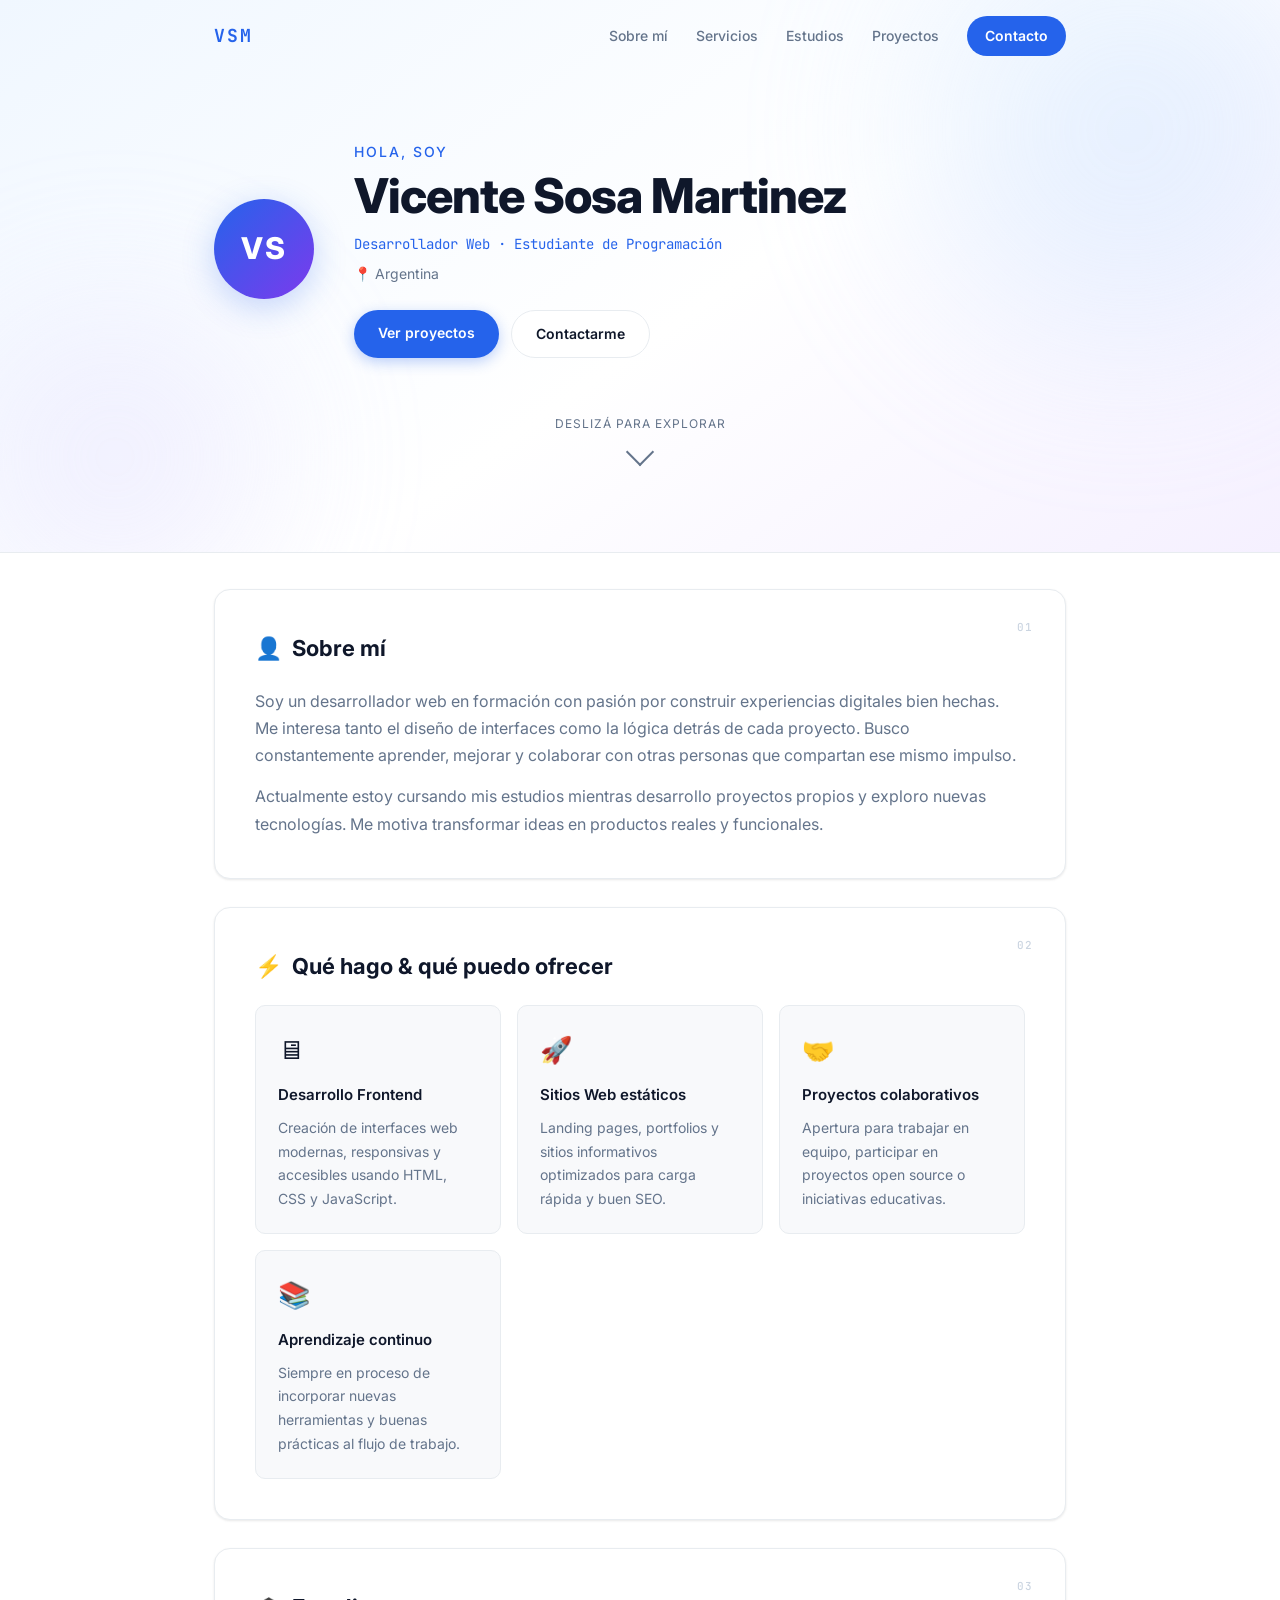
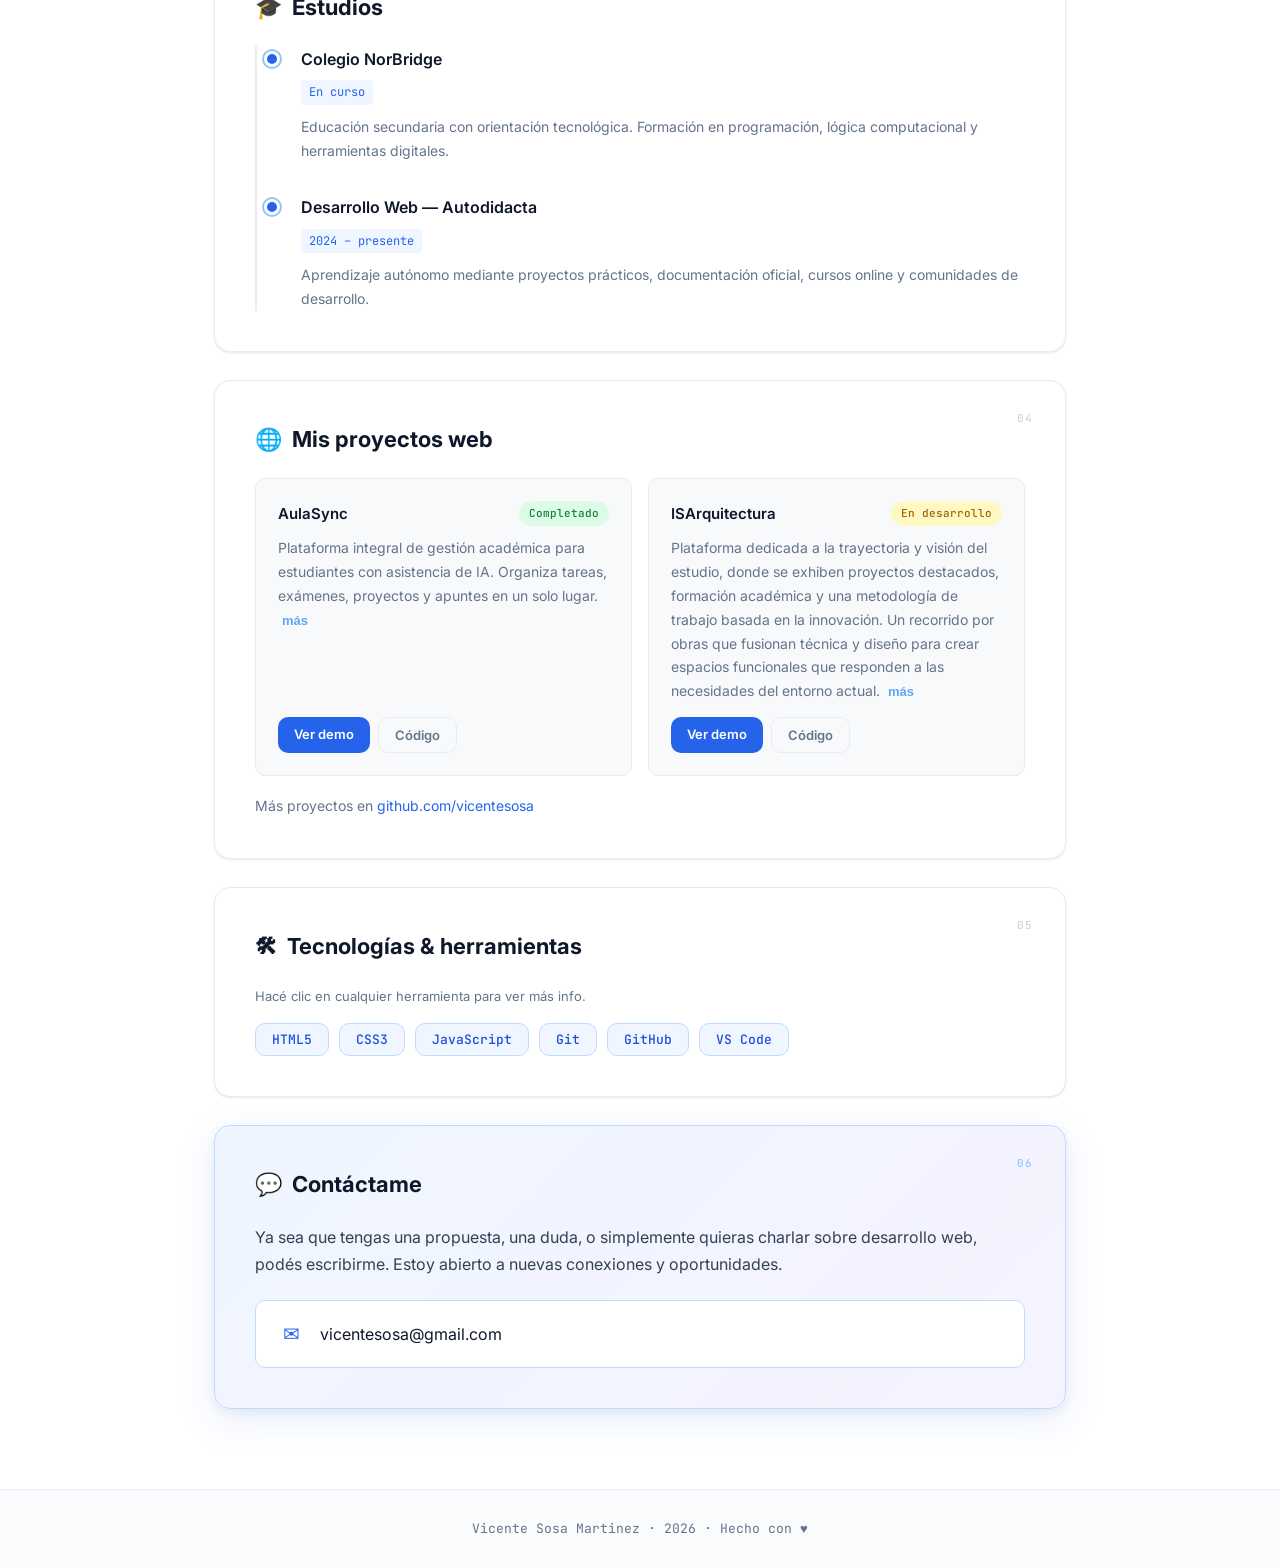
==== index.html @ 5126004c "Boceto de la pagina" ====
<!DOCTYPE html>
<html lang="es">
<head>
  <meta charset="UTF-8" />
  <meta name="viewport" content="width=device-width, initial-scale=1.0" />
  <title>Vicente Sosa Martinez — Desarrollador Web</title>
  <link rel="preconnect" href="https://fonts.googleapis.com" />
  <link rel="preconnect" href="https://fonts.gstatic.com" crossorigin />
  <link href="https://fonts.googleapis.com/css2?family=Inter:wght@300;400;500;600;700;800&family=JetBrains+Mono:wght@400;500&display=swap" rel="stylesheet" />
  <link rel="stylesheet" href="style.css" />
</head>
<body>

  <!-- NAVBAR -->
  <nav class="navbar">
    <div class="nav-container">
      <span class="nav-logo">VSM</span>
      <div class="nav-links">
        <a href="#sobre-mi">Sobre mí</a>
        <a href="#servicios">Servicios</a>
        <a href="#estudios">Estudios</a>
        <a href="#proyectos">Proyectos</a>
        <a href="#contacto" class="nav-cta">Contacto</a>
      </div>
    </div>
  </nav>

  <!-- HERO -->
  <header class="hero">
    <div class="hero-bg-shape shape-1"></div>
    <div class="hero-bg-shape shape-2"></div>
    <div class="container">
      <div class="hero-inner">
        <div class="avatar">VS</div>
        <div class="hero-text">
          <p class="hero-eyebrow">Hola, soy</p>
          <h1>Vicente Sosa Martinez</h1>
          <p class="tagline">Desarrollador Web · Estudiante de Programación</p>
          <p class="location">📍 Argentina</p>
          <div class="hero-actions">
            <a href="#proyectos" class="btn-primary">Ver proyectos</a>
            <a href="#contacto" class="btn-secondary">Contactarme</a>
          </div>
        </div>
      </div>
      <!-- Scroll indicator -->
      <div class="scroll-hint">
        <span>Deslizá para explorar</span>
        <div class="scroll-arrow"></div>
      </div>
    </div>
  </header>

  <main class="container">

    <!-- SOBRE MÍ -->
    <section id="sobre-mi" class="card reveal">
      <div class="card-label">01</div>
      <h2><span class="icon">👤</span> Sobre mí</h2>
      <p>
        Soy un desarrollador web en formación con pasión por construir experiencias digitales bien hechas.
        Me interesa tanto el diseño de interfaces como la lógica detrás de cada proyecto.
        Busco constantemente aprender, mejorar y colaborar con otras personas que compartan ese mismo impulso.
      </p>
      <p>
        Actualmente estoy cursando mis estudios mientras desarrollo proyectos propios y exploro nuevas tecnologías.
        Me motiva transformar ideas en productos reales y funcionales.
      </p>
    </section>

    <!-- QUÉ HAGO / QUÉ PUEDO OFRECER -->
    <section id="servicios" class="card reveal">
      <div class="card-label">02</div>
      <h2><span class="icon">⚡</span> Qué hago &amp; qué puedo ofrecer</h2>
      <div class="grid-2">
        <div class="service-item reveal-child">
          <div class="service-icon">🖥</div>
          <h3>Desarrollo Frontend</h3>
          <p>Creación de interfaces web modernas, responsivas y accesibles usando HTML, CSS y JavaScript.</p>
        </div>
        <div class="service-item reveal-child">
          <div class="service-icon">🚀</div>
          <h3>Sitios Web estáticos</h3>
          <p>Landing pages, portfolios y sitios informativos optimizados para carga rápida y buen SEO.</p>
        </div>
        <div class="service-item reveal-child">
          <div class="service-icon">🤝</div>
          <h3>Proyectos colaborativos</h3>
          <p>Apertura para trabajar en equipo, participar en proyectos open source o iniciativas educativas.</p>
        </div>
        <div class="service-item reveal-child">
          <div class="service-icon">📚</div>
          <h3>Aprendizaje continuo</h3>
          <p>Siempre en proceso de incorporar nuevas herramientas y buenas prácticas al flujo de trabajo.</p>
        </div>
      </div>
    </section>

    <!-- ESTUDIOS -->
    <section id="estudios" class="card reveal">
      <div class="card-label">03</div>
      <h2><span class="icon">🎓</span> Estudios</h2>
      <div class="timeline">

        <div class="timeline-item reveal-child">
          <div class="timeline-dot"></div>
          <div class="timeline-content">
            <h3>Colegio NorBridge</h3>
            <span class="timeline-year">En curso</span>
            <p>Educación secundaria con orientación tecnológica. Formación en programación, lógica computacional y herramientas digitales.</p>
          </div>
        </div>

        <div class="timeline-item reveal-child">
          <div class="timeline-dot"></div>
          <div class="timeline-content">
            <h3>Desarrollo Web — Autodidacta</h3>
            <span class="timeline-year">2024 – presente</span>
            <p>Aprendizaje autónomo mediante proyectos prácticos, documentación oficial, cursos online y comunidades de desarrollo.</p>
          </div>
        </div>

      </div>
    </section>

    <!-- PROYECTOS -->
    <section id="proyectos" class="card reveal">
      <div class="card-label">04</div>
      <h2><span class="icon">🌐</span> Mis proyectos web</h2>
      <div class="grid-2">

        <div class="project-card reveal-child">
          <div class="project-header">
            <h3>AulaSync</h3>
            <span class="project-status status-done">Completado</span>
          </div>
          <div class="project-desc">
            <p class="desc-short">Plataforma integral de gestión académica para estudiantes con asistencia de IA. Organiza tareas, exámenes, proyectos y apuntes en un solo lugar. <span class="desc-extra hidden"> A comprehensive academic management platform for students with AI assistance. Organize assignments, applications, projects, and notes all in one place.</span><button class="desc-toggle" aria-expanded="false">más</button></p>
          </div>
          <div class="project-links">
            <a href="#" class="btn-sm">Ver demo</a>
            <a href="https://github.com/vicentesosa" class="btn-sm btn-outline" target="_blank">Código</a>
          </div>
        </div>

        <div class="project-card reveal-child">
          <div class="project-header">
            <h3>ISArquitectura</h3>
            <span class="project-status status-wip">En desarrollo</span>
          </div>
          <div class="project-desc">
            <p class="desc-short">Plataforma dedicada a la trayectoria y visión del estudio, donde se exhiben proyectos destacados, formación académica y una metodología de trabajo basada en la innovación. Un recorrido por obras que fusionan técnica y diseño para crear espacios funcionales que responden a las necesidades del entorno actual. <span class="desc-extra hidden"> A showcase of the studio's vision and expertise, featuring key architectural projects, academic background, and a workflow driven by innovation. This platform explores the fusion of technical precision and design to create functional spaces tailored to the modern environment.</span><button class="desc-toggle" aria-expanded="false">más</button></p>
          </div>
          <div class="project-links">
            <a href="#" class="btn-sm">Ver demo</a>
            <a href="#" class="btn-sm btn-outline">Código</a>
          </div>
        </div>

      </div>
      <p class="projects-note">
        Más proyectos en <a href="https://github.com/vicentesosa" target="_blank">github.com/vicentesosa</a>
      </p>
    </section>

    <!-- TECNOLOGÍAS -->
    <section id="tecnologias" class="card reveal">
      <div class="card-label">05</div>
      <h2><span class="icon">🛠</span> Tecnologías &amp; herramientas</h2>
      <p class="tech-hint">Hacé clic en cualquier herramienta para ver más info.</p>
      <div class="tech-grid">
        <button class="tech-tag"
          data-icon="🌐"
          data-name="HTML5"
          data-type="Lenguaje de marcado"
          data-desc="El esqueleto de toda página web. Define la estructura y el significado del contenido mediante etiquetas semánticas como &lt;header&gt;, &lt;main&gt;, &lt;article&gt; y más."
          data-use="Estructuro todas mis páginas web y componentes de forma semántica y accesible.">HTML5</button>

        <button class="tech-tag"
          data-icon="🎨"
          data-name="CSS3"
          data-type="Lenguaje de estilos"
          data-desc="Controla la apariencia visual de la web: colores, tipografía, layouts, animaciones y diseño responsivo. Incluye Flexbox, Grid y custom properties."
          data-use="Lo uso para crear interfaces atractivas y adaptadas a cualquier tamaño de pantalla.">CSS3</button>

        <button class="tech-tag"
          data-icon="⚡"
          data-name="JavaScript"
          data-type="Lenguaje de programación"
          data-desc="El lenguaje de la web. Permite agregar interactividad, manipular el DOM, consumir APIs y crear experiencias dinámicas sin recargar la página."
          data-use="Lo aplico para lógica de negocio, animaciones y comunicación con servicios externos.">JavaScript</button>

        <button class="tech-tag"
          data-icon="🌿"
          data-name="Git"
          data-type="Control de versiones"
          data-desc="Sistema distribuido de control de versiones. Permite registrar cada cambio en el código, trabajar en ramas independientes y revertir errores con facilidad."
          data-use="Lo uso en todos mis proyectos para mantener un historial limpio y trabajar sin riesgo.">Git</button>

        <button class="tech-tag"
          data-icon="🐙"
          data-name="GitHub"
          data-type="Plataforma de repositorios"
          data-desc="Plataforma en la nube para alojar repositorios Git. Facilita la colaboración, el code review, los Issues y el despliegue continuo mediante Actions."
          data-use="Publico y comparto todos mis proyectos en github.com/vicentesosa.">GitHub</button>

        <button class="tech-tag"
          data-icon="💻"
          data-name="VS Code"
          data-type="Editor de código"
          data-desc="Editor de código ligero y extensible de Microsoft. Ofrece IntelliSense, depurador integrado, soporte para Git y miles de extensiones."
          data-use="Es mi editor principal del día a día para desarrollar, depurar y gestionar proyectos.">VS Code</button>
      </div>

      <!-- Panel de info de herramienta -->
      <div class="tech-info-panel hidden" id="techPanel">
        <div class="tech-panel-left">
          <span class="tech-panel-icon" id="panelIcon"></span>
          <strong id="panelName"></strong>
          <span class="tech-panel-type" id="panelType"></span>
        </div>
        <div class="tech-panel-divider"></div>
        <div class="tech-panel-right">
          <p id="panelDesc"></p>
          <p class="tech-panel-use"><span class="use-label">Cómo lo uso:</span> <span id="panelUse"></span></p>
        </div>
      </div>
    </section>

    <!-- CONTACTO -->
    <section id="contacto" class="card card-highlight reveal">
      <div class="card-label card-label-light">06</div>
      <h2><span class="icon">💬</span> Contáctame</h2>
      <p>
        Ya sea que tengas una propuesta, una duda, o simplemente quieras charlar sobre desarrollo web,
        podés escribirme. Estoy abierto a nuevas conexiones y oportunidades.
      </p>
      <div class="contact-grid">
        <a href="mailto:vicentesosa@gmail.com" class="contact-link">
          <span class="contact-icon">✉</span>
          <span>vicentesosa@gmail.com</span>
        </a>
        <!-- Descomentá y completá los que uses -->
        <!--
        <a href="https://github.com/TU_USUARIO" class="contact-link" target="_blank">
          <span class="contact-icon">⌥</span>
          <span>github.com/TU_USUARIO</span>
        </a>
        <a href="https://linkedin.com/in/TU_USUARIO" class="contact-link" target="_blank">
          <span class="contact-icon">in</span>
          <span>linkedin.com/in/TU_USUARIO</span>
        </a>
        -->
      </div>
    </section>

  </main>

  <footer>
    <div class="container">
      <p>Vicente Sosa Martinez · <span id="year"></span> · Hecho con ♥</p>
    </div>
  </footer>

  <script>
    // Año automático
    document.getElementById('year').textContent = new Date().getFullYear();

    // ── Animaciones al hacer scroll ──────────────────────────────
    const observer = new IntersectionObserver((entries) => {
      entries.forEach(entry => {
        if (entry.isIntersecting) entry.target.classList.add('visible');
      });
    }, { threshold: 0.12 });

    document.querySelectorAll('.reveal').forEach(el => observer.observe(el));

    document.querySelectorAll('.card').forEach(card => {
      card.querySelectorAll('.reveal-child').forEach((child, i) => {
        child.style.transitionDelay = `${i * 150}ms`;
        observer.observe(child);
      });
    });

    // ── Navbar scroll effect ─────────────────────────────────────
    const navbar = document.querySelector('.navbar');
    window.addEventListener('scroll', () => {
      navbar.classList.toggle('scrolled', window.scrollY > 40);
    });

    // ── Expandir descripción AulaSync ────────────────────────────
    document.querySelectorAll('.desc-toggle').forEach(btn => {
      btn.addEventListener('click', () => {
        const extra  = btn.previousElementSibling;
        const open   = btn.getAttribute('aria-expanded') === 'true';

        extra.classList.toggle('hidden', open);
        btn.setAttribute('aria-expanded', String(!open));
        btn.textContent = open ? 'más' : 'menos';
      });
    });

    // ── Panel de tecnologías ─────────────────────────────────────
    const panel    = document.getElementById('techPanel');
    const pIcon    = document.getElementById('panelIcon');
    const pName    = document.getElementById('panelName');
    const pType    = document.getElementById('panelType');
    const pDesc    = document.getElementById('panelDesc');
    const pUse     = document.getElementById('panelUse');

    let activeTag  = null;

    document.querySelectorAll('.tech-tag').forEach(tag => {
      tag.addEventListener('click', () => {
        // Si ya está activo, cierra
        if (activeTag === tag) {
          panel.classList.add('hidden');
          tag.classList.remove('active');
          activeTag = null;
          return;
        }

        // Actualiza activo
        if (activeTag) activeTag.classList.remove('active');
        activeTag = tag;
        tag.classList.add('active');

        // Rellena el panel
        pIcon.textContent  = tag.dataset.icon;
        pName.textContent  = tag.dataset.name;
        pType.textContent  = tag.dataset.type;
        pDesc.innerHTML    = tag.dataset.desc;
        pUse.textContent   = tag.dataset.use;

        panel.classList.remove('hidden');

        // Scroll suave al panel
        setTimeout(() => panel.scrollIntoView({ behavior: 'smooth', block: 'nearest' }), 50);
      });
    });
  </script>

</body>
</html>
---- style.css ----
/* =========================================
   RESET & BASE
   ========================================= */
*, *::before, *::after {
  box-sizing: border-box;
  margin: 0;
  padding: 0;
}

:root {
  --bg:           #ffffff;
  --surface:      #ffffff;
  --surface-2:    #f8f9fb;
  --border:       #e8ecf0;
  --accent:       #2563eb;
  --accent-light: #eff6ff;
  --accent-mid:   #93c5fd;
  --text:         #0f172a;
  --text-muted:   #64748b;
  --tag-bg:       #eff6ff;
  --tag-text:     #1d4ed8;
  --shadow-sm:    0 1px 3px rgba(0,0,0,.06), 0 1px 2px rgba(0,0,0,.04);
  --shadow-md:    0 4px 16px rgba(0,0,0,.08), 0 2px 6px rgba(0,0,0,.04);
  --shadow-lg:    0 12px 40px rgba(37,99,235,.10), 0 4px 12px rgba(0,0,0,.06);
  --radius:       16px;
  --radius-sm:    10px;
  --font-mono:    'JetBrains Mono', monospace;
  --font-sans:    'Inter', sans-serif;
}

html { scroll-behavior: smooth; }

body {
  font-family: var(--font-sans);
  background: var(--bg);
  color: var(--text);
  line-height: 1.7;
  font-size: 16px;
  overflow-x: hidden;
}

a { color: var(--accent); text-decoration: none; }
a:hover { text-decoration: underline; }

/* =========================================
   NAVBAR
   ========================================= */
.navbar {
  position: fixed;
  top: 0;
  left: 0;
  right: 0;
  z-index: 100;
  padding: 16px 0;
  transition: background 0.3s, box-shadow 0.3s, padding 0.3s;
}

.navbar.scrolled {
  background: rgba(255,255,255,0.92);
  backdrop-filter: blur(12px);
  box-shadow: var(--shadow-sm);
  padding: 10px 0;
}

.nav-container {
  max-width: 900px;
  margin: 0 auto;
  padding: 0 24px;
  display: flex;
  align-items: center;
  justify-content: space-between;
}

.nav-logo {
  font-family: var(--font-mono);
  font-weight: 700;
  font-size: 18px;
  color: var(--accent);
  letter-spacing: 2px;
}

.nav-links {
  display: flex;
  align-items: center;
  gap: 28px;
}

.nav-links a {
  font-size: 14px;
  font-weight: 500;
  color: var(--text-muted);
  transition: color 0.2s;
}
.nav-links a:hover { color: var(--text); text-decoration: none; }

.nav-cta {
  background: var(--accent) !important;
  color: #fff !important;
  padding: 8px 18px;
  border-radius: 99px;
  font-size: 14px !important;
  font-weight: 600 !important;
  transition: opacity 0.2s !important;
}
.nav-cta:hover { opacity: 0.85; text-decoration: none !important; }

/* =========================================
   LAYOUT
   ========================================= */
.container {
  max-width: 900px;
  margin: 0 auto;
  padding: 0 24px;
}

main.container {
  display: flex;
  flex-direction: column;
  gap: 28px;
  padding-top: 36px;
  padding-bottom: 80px;
}

/* =========================================
   HERO
   ========================================= */
.hero {
  position: relative;
  overflow: hidden;
  background: linear-gradient(145deg, #f0f7ff 0%, #ffffff 55%, #f5f0ff 100%);
  padding: 140px 0 90px;
  border-bottom: 1px solid var(--border);
}

.hero-bg-shape {
  position: absolute;
  border-radius: 50%;
  filter: blur(80px);
  opacity: 0.45;
  pointer-events: none;
}

.shape-1 {
  width: 500px;
  height: 500px;
  background: radial-gradient(circle, #bfdbfe, transparent);
  top: -120px;
  right: -100px;
}

.shape-2 {
  width: 350px;
  height: 350px;
  background: radial-gradient(circle, #ddd6fe, transparent);
  bottom: -80px;
  left: -60px;
}

.hero-inner {
  position: relative;
  display: flex;
  align-items: center;
  gap: 40px;
  flex-wrap: wrap;
}

.avatar {
  width: 100px;
  height: 100px;
  border-radius: 50%;
  background: linear-gradient(135deg, var(--accent), #7c3aed);
  display: flex;
  align-items: center;
  justify-content: center;
  font-size: 30px;
  font-weight: 800;
  color: #fff;
  flex-shrink: 0;
  letter-spacing: 2px;
  box-shadow: 0 8px 32px rgba(37,99,235,0.25);
}

.hero-eyebrow {
  font-size: 14px;
  font-weight: 500;
  color: var(--accent);
  text-transform: uppercase;
  letter-spacing: 2px;
  margin-bottom: 6px;
}

.hero-text h1 {
  font-size: clamp(28px, 5vw, 48px);
  font-weight: 800;
  line-height: 1.1;
  color: var(--text);
  margin-bottom: 10px;
  letter-spacing: -1px;
}

.tagline {
  font-family: var(--font-mono);
  font-size: 14px;
  color: var(--accent);
  margin-bottom: 6px;
}

.location {
  font-size: 14px;
  color: var(--text-muted);
  margin-bottom: 24px;
}

.hero-actions {
  display: flex;
  gap: 12px;
  flex-wrap: wrap;
}

.btn-primary {
  background: var(--accent);
  color: #fff;
  padding: 11px 24px;
  border-radius: 99px;
  font-size: 14px;
  font-weight: 600;
  transition: transform 0.2s, box-shadow 0.2s;
  box-shadow: 0 4px 14px rgba(37,99,235,0.3);
}
.btn-primary:hover {
  transform: translateY(-1px);
  box-shadow: 0 6px 20px rgba(37,99,235,0.4);
  text-decoration: none;
  color: #fff;
}

.btn-secondary {
  background: #fff;
  color: var(--text);
  border: 1.5px solid var(--border);
  padding: 11px 24px;
  border-radius: 99px;
  font-size: 14px;
  font-weight: 600;
  transition: border-color 0.2s, transform 0.2s;
}
.btn-secondary:hover {
  border-color: var(--accent);
  color: var(--accent);
  transform: translateY(-1px);
  text-decoration: none;
}

.scroll-hint {
  position: relative;
  margin-top: 56px;
  display: flex;
  flex-direction: column;
  align-items: center;
  gap: 8px;
  color: var(--text-muted);
  font-size: 12px;
  letter-spacing: 1px;
  text-transform: uppercase;
  animation: fadeInUp 1s 0.8s both;
}

.scroll-arrow {
  width: 20px;
  height: 20px;
  border-right: 2px solid var(--text-muted);
  border-bottom: 2px solid var(--text-muted);
  transform: rotate(45deg);
  animation: bounce 1.6s infinite;
}

@keyframes bounce {
  0%, 100% { transform: rotate(45deg) translateY(0); }
  50%       { transform: rotate(45deg) translateY(5px); }
}

/* =========================================
   ANIMACIONES DE SCROLL
   ========================================= */
.reveal {
  opacity: 0;
  transform: translateY(60px);
  transition: opacity 1.1s cubic-bezier(.22,1,.36,1),
              transform 1.1s cubic-bezier(.22,1,.36,1);
}

.reveal.visible {
  opacity: 1;
  transform: translateY(0);
}

.reveal-child {
  opacity: 0;
  transform: translateY(40px);
  transition: opacity 0.9s cubic-bezier(.22,1,.36,1),
              transform 0.9s cubic-bezier(.22,1,.36,1);
}

.reveal-child.visible {
  opacity: 1;
  transform: translateY(0);
}

/* =========================================
   CARDS
   ========================================= */
.card {
  position: relative;
  background: var(--surface);
  border: 1px solid var(--border);
  border-radius: var(--radius);
  padding: 40px;
  box-shadow: var(--shadow-sm);
  transition: box-shadow 0.3s;
}
.card:hover { box-shadow: var(--shadow-md); }

.card-label {
  position: absolute;
  top: 28px;
  right: 32px;
  font-family: var(--font-mono);
  font-size: 11px;
  color: #cbd5e1;
  font-weight: 500;
  letter-spacing: 1px;
}

.card-label-light { color: #93c5fd; }

.card-highlight {
  background: linear-gradient(135deg, #eff6ff 0%, #f5f3ff 100%);
  border-color: #bfdbfe;
  box-shadow: var(--shadow-lg);
}

.card h2 {
  font-size: 22px;
  font-weight: 700;
  margin-bottom: 20px;
  color: var(--text);
  display: flex;
  align-items: center;
  gap: 10px;
}

.icon { font-size: 22px; }

.card > p {
  color: var(--text-muted);
  margin-bottom: 14px;
}
.card > p:last-child { margin-bottom: 0; }

/* =========================================
   GRIDS
   ========================================= */
.grid-2 {
  display: grid;
  grid-template-columns: repeat(auto-fit, minmax(220px, 1fr));
  gap: 16px;
}

/* =========================================
   SERVICIOS
   ========================================= */
.service-item {
  background: var(--surface-2);
  border: 1px solid var(--border);
  border-radius: var(--radius-sm);
  padding: 22px;
  transition: box-shadow 0.25s, transform 0.25s;
}
.service-item:hover {
  box-shadow: var(--shadow-md);
  transform: translateY(-2px);
}

.service-icon {
  font-size: 26px;
  margin-bottom: 10px;
}

.service-item h3 {
  font-size: 15px;
  font-weight: 600;
  margin-bottom: 8px;
  color: var(--text);
}

.service-item p {
  font-size: 14px;
  color: var(--text-muted);
  margin-bottom: 0;
}

/* =========================================
   TECNOLOGÍAS
   ========================================= */
.tech-grid {
  display: flex;
  flex-wrap: wrap;
  gap: 10px;
}

.tech-hint {
  font-size: 13px;
  color: var(--text-muted);
  margin-bottom: 16px !important;
}

.tech-tag {
  background: var(--tag-bg);
  color: var(--tag-text);
  font-family: var(--font-mono);
  font-size: 13px;
  font-weight: 500;
  padding: 7px 16px;
  border-radius: var(--radius-sm);
  border: 1px solid #bfdbfe;
  cursor: pointer;
  transition: background 0.2s, transform 0.2s, box-shadow 0.2s, border-color 0.2s;
}
.tech-tag:hover {
  background: #dbeafe;
  transform: translateY(-2px);
  box-shadow: 0 4px 12px rgba(37,99,235,0.15);
}
.tech-tag.active {
  background: var(--accent);
  color: #fff;
  border-color: var(--accent);
  transform: translateY(-2px);
  box-shadow: 0 4px 14px rgba(37,99,235,0.3);
}

/* ── Panel de info de herramienta ── */
.tech-info-panel {
  display: flex;
  align-items: stretch;
  gap: 0;
  margin-top: 20px;
  border: 1.5px solid #bfdbfe;
  border-radius: var(--radius-sm);
  overflow: hidden;
  background: #f8fbff;
  animation: panelIn 0.35s cubic-bezier(.22,1,.36,1);
}

@keyframes panelIn {
  from { opacity: 0; transform: translateY(10px); }
  to   { opacity: 1; transform: translateY(0); }
}

.tech-panel-left {
  display: flex;
  flex-direction: column;
  align-items: center;
  justify-content: center;
  gap: 6px;
  padding: 24px 28px;
  background: var(--accent-light);
  min-width: 140px;
  text-align: center;
}

.tech-panel-icon {
  font-size: 32px;
  line-height: 1;
}

.tech-panel-left strong {
  font-size: 15px;
  font-weight: 700;
  color: var(--text);
}

.tech-panel-type {
  font-size: 11px;
  font-family: var(--font-mono);
  color: var(--accent);
  background: #dbeafe;
  padding: 2px 8px;
  border-radius: 4px;
}

.tech-panel-divider {
  width: 1.5px;
  background: #bfdbfe;
  flex-shrink: 0;
}

.tech-panel-right {
  padding: 22px 24px;
  display: flex;
  flex-direction: column;
  gap: 10px;
  flex: 1;
}

.tech-panel-right p {
  font-size: 14px;
  color: var(--text-muted);
  margin-bottom: 0 !important;
}

.tech-panel-use {
  font-size: 13px !important;
}

.use-label {
  font-weight: 600;
  color: var(--accent);
}

.hidden { display: none !important; }

/* =========================================
   TIMELINE
   ========================================= */
.timeline {
  padding-left: 16px;
  border-left: 2px solid var(--border);
}

.timeline-item {
  position: relative;
  padding: 0 0 32px 28px;
}
.timeline-item:last-child { padding-bottom: 0; }

.timeline-dot {
  position: absolute;
  left: -9px;
  top: 5px;
  width: 16px;
  height: 16px;
  border-radius: 50%;
  background: var(--accent);
  border: 3px solid #fff;
  box-shadow: 0 0 0 2px var(--accent-mid);
}

.timeline-content h3 {
  font-size: 16px;
  font-weight: 600;
  margin-bottom: 4px;
  color: var(--text);
}

.timeline-year {
  display: inline-block;
  font-family: var(--font-mono);
  font-size: 12px;
  color: var(--accent);
  background: var(--accent-light);
  padding: 2px 8px;
  border-radius: 4px;
  margin-bottom: 10px;
}

.timeline-content p {
  font-size: 14px;
  color: var(--text-muted);
  margin-bottom: 0;
}

/* =========================================
   PROYECTOS
   ========================================= */
.project-card {
  background: var(--surface-2);
  border: 1px solid var(--border);
  border-radius: var(--radius-sm);
  padding: 22px;
  display: flex;
  flex-direction: column;
  gap: 10px;
  transition: box-shadow 0.25s, transform 0.25s, border-color 0.25s;
}
.project-card:hover {
  box-shadow: var(--shadow-md);
  transform: translateY(-2px);
  border-color: var(--accent-mid);
}

.project-header {
  display: flex;
  align-items: center;
  justify-content: space-between;
  gap: 8px;
}

.project-header h3 {
  font-size: 15px;
  font-weight: 600;
  color: var(--text);
}

.project-status {
  font-size: 11px;
  font-family: var(--font-mono);
  font-weight: 500;
  padding: 3px 10px;
  border-radius: 99px;
  white-space: nowrap;
}

.status-done { background: #dcfce7; color: #15803d; }
.status-wip  { background: #fef9c3; color: #a16207; }

.project-card p {
  font-size: 14px;
  color: var(--text-muted);
  margin-bottom: 0;
  flex: 1;
}

.project-links {
  display: flex;
  gap: 8px;
  margin-top: 4px;
}

.btn-sm {
  font-size: 13px;
  font-weight: 600;
  padding: 6px 16px;
  border-radius: var(--radius-sm);
  background: var(--accent);
  color: #fff;
  transition: opacity 0.2s, transform 0.2s;
}
.btn-sm:hover { opacity: 0.85; transform: translateY(-1px); text-decoration: none; color: #fff; }

.btn-outline {
  background: transparent;
  border: 1.5px solid var(--border);
  color: var(--text-muted);
}
.btn-outline:hover { border-color: var(--accent); color: var(--accent); }

.projects-note {
  margin-top: 18px;
  font-size: 14px;
  color: var(--text-muted);
}

/* ── Descripción expandible ── */
.project-desc {
  display: flex;
  flex-direction: column;
  gap: 4px;
  flex: 1;
}

.project-desc p {
  font-size: 14px;
  color: var(--text-muted);
  margin-bottom: 0 !important;
}

.project-desc .desc-extra {
  display: inline;
}

.project-desc .desc-extra.hidden {
  display: none;
}

.desc-toggle {
  display: inline;
  background: none;
  border: none;
  padding: 0 0 0 4px;
  font-size: 13px;
  font-weight: 600;
  color: #60a5fa;
  cursor: pointer;
  transition: color 0.2s;
  vertical-align: baseline;
}
.desc-toggle:hover { color: var(--accent); }

/* =========================================
   CONTACTO
   ========================================= */
.card-highlight > p {
  color: #334155;
}

.contact-grid {
  display: flex;
  flex-direction: column;
  gap: 12px;
  margin-top: 22px;
}

.contact-link {
  display: flex;
  align-items: center;
  gap: 14px;
  background: #fff;
  border: 1px solid #bfdbfe;
  border-radius: var(--radius-sm);
  padding: 16px 20px;
  color: var(--text);
  transition: box-shadow 0.2s, transform 0.2s, border-color 0.2s;
}
.contact-link:hover {
  box-shadow: 0 4px 14px rgba(37,99,235,0.15);
  transform: translateY(-1px);
  border-color: var(--accent);
  text-decoration: none;
  color: var(--text);
}

.contact-icon {
  font-size: 20px;
  width: 30px;
  text-align: center;
  color: var(--accent);
}

/* =========================================
   FOOTER
   ========================================= */
footer {
  border-top: 1px solid var(--border);
  padding: 28px 0;
  text-align: center;
  color: var(--text-muted);
  font-size: 13px;
  font-family: var(--font-mono);
  background: #fafbfc;
}

/* =========================================
   ANIMACIÓN INICIAL (hero)
   ========================================= */
@keyframes fadeInUp {
  from { opacity: 0; transform: translateY(20px); }
  to   { opacity: 1; transform: translateY(0); }
}

.hero-eyebrow { animation: fadeInUp 0.6s 0.1s both; }
.hero-text h1 { animation: fadeInUp 0.6s 0.2s both; }
.tagline      { animation: fadeInUp 0.6s 0.3s both; }
.location     { animation: fadeInUp 0.6s 0.35s both; }
.hero-actions { animation: fadeInUp 0.6s 0.45s both; }
.avatar       { animation: fadeInUp 0.6s 0.0s both; }

/* =========================================
   RESPONSIVE
   ========================================= */
@media (max-width: 640px) {
  .nav-links a:not(.nav-cta) { display: none; }

  .hero { padding: 110px 0 70px; }

  .hero-inner {
    flex-direction: column;
    align-items: flex-start;
    gap: 22px;
  }

  .card { padding: 28px 22px; }

  .card-label { display: none; }

  .scroll-hint { display: none; }
}
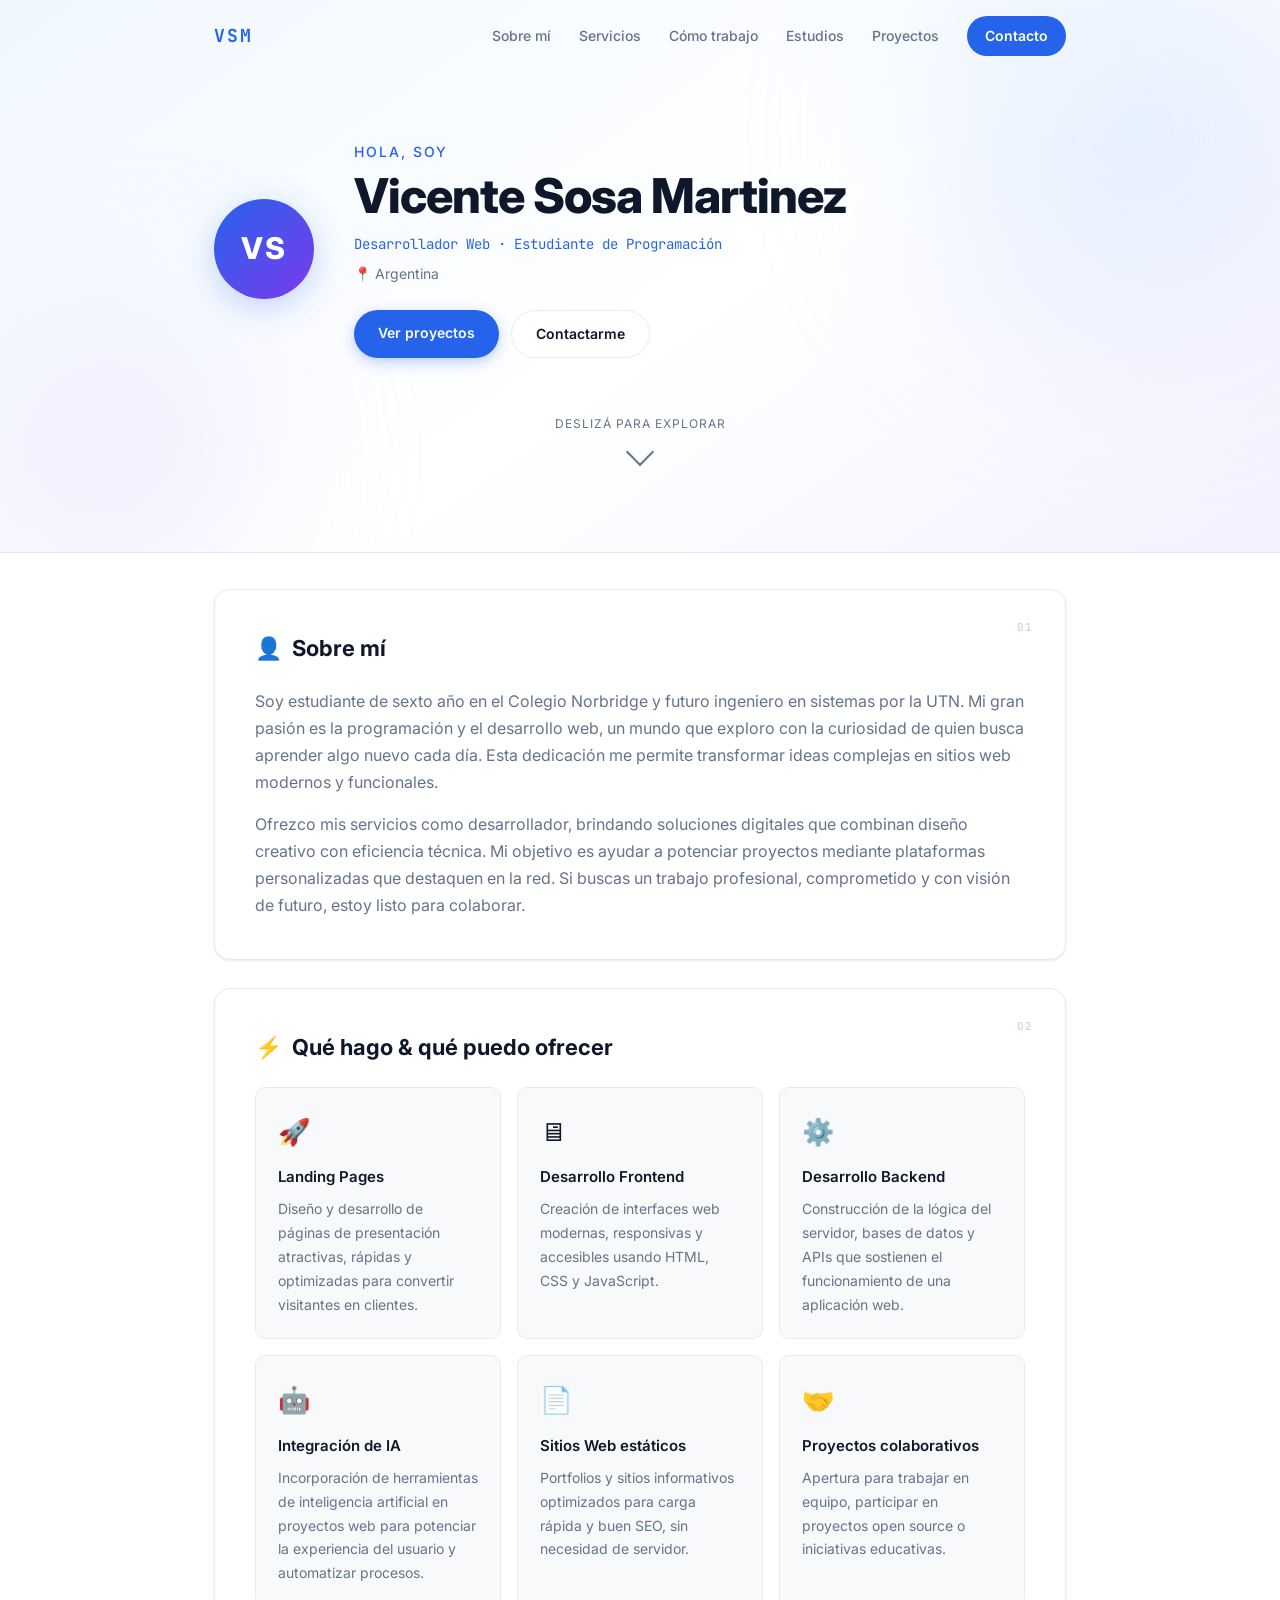
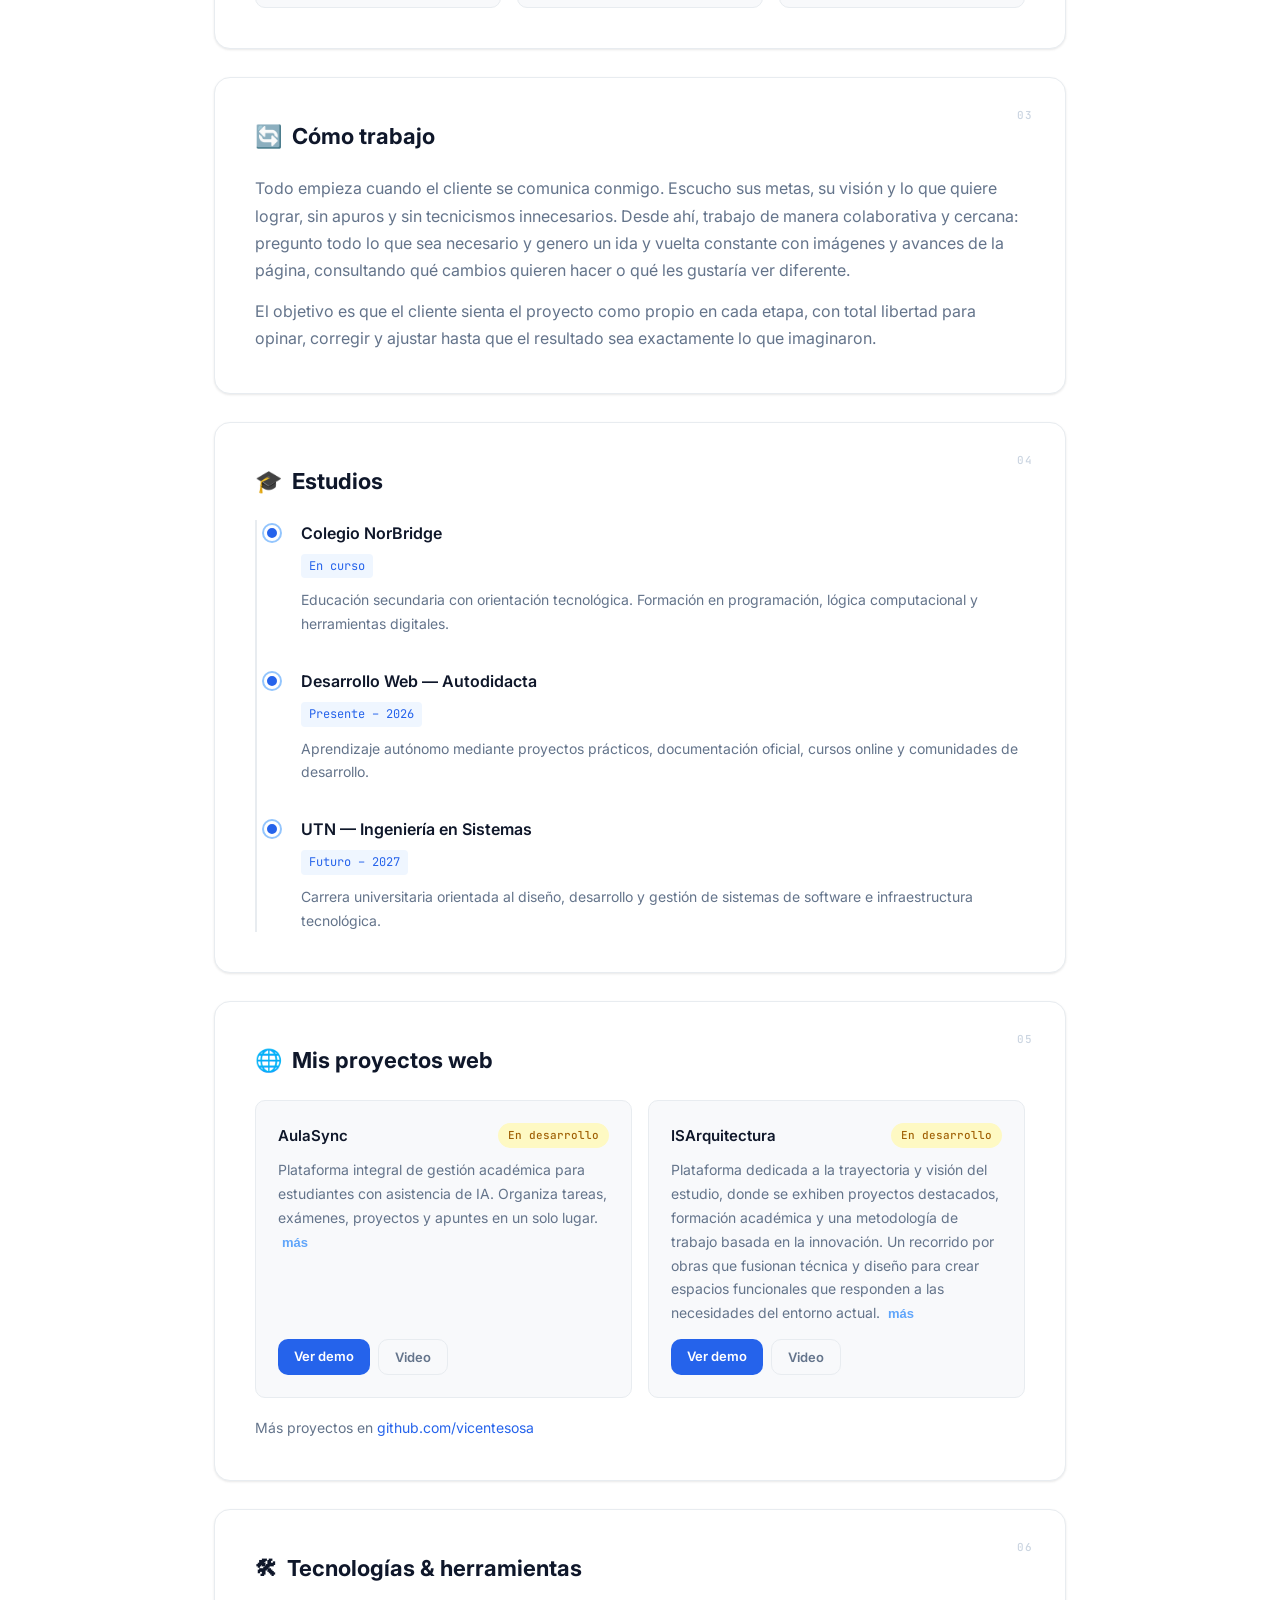
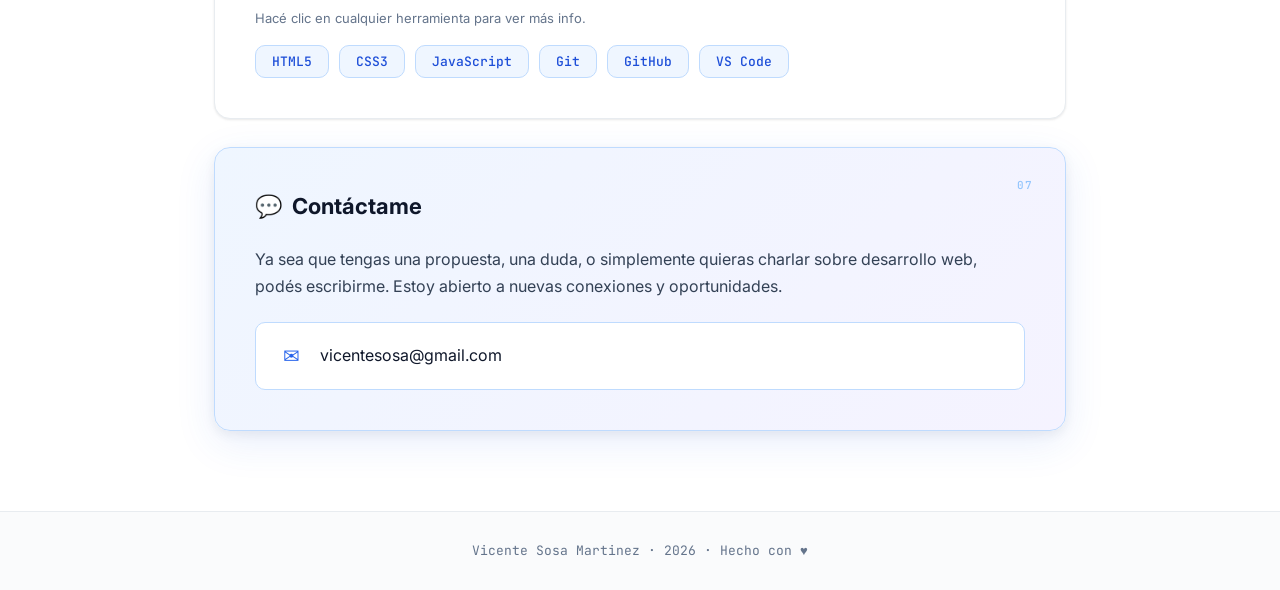
==== commit 57edd1a1: "cambios y rediseños en la pagina" ====
--- a/index.html
+++ b/index.html
@@ -18,6 +18,7 @@
       <div class="nav-links">
         <a href="#sobre-mi">Sobre mí</a>
         <a href="#servicios">Servicios</a>
+        <a href="#como-trabajo">Cómo trabajo</a>
         <a href="#estudios">Estudios</a>
         <a href="#proyectos">Proyectos</a>
         <a href="#contacto" class="nav-cta">Contacto</a>
@@ -58,13 +59,10 @@
       <div class="card-label">01</div>
       <h2><span class="icon">👤</span> Sobre mí</h2>
       <p>
-        Soy un desarrollador web en formación con pasión por construir experiencias digitales bien hechas.
-        Me interesa tanto el diseño de interfaces como la lógica detrás de cada proyecto.
-        Busco constantemente aprender, mejorar y colaborar con otras personas que compartan ese mismo impulso.
-      </p>
-      <p>
-        Actualmente estoy cursando mis estudios mientras desarrollo proyectos propios y exploro nuevas tecnologías.
-        Me motiva transformar ideas en productos reales y funcionales.
+        Soy estudiante de sexto año en el Colegio Norbridge y futuro ingeniero en sistemas por la UTN. Mi gran pasión es la programación y el desarrollo web, un mundo que exploro con la curiosidad de quien busca aprender algo nuevo cada día. Esta dedicación me permite transformar ideas complejas en sitios web modernos y funcionales.
+      </p>
+      <p>
+        Ofrezco mis servicios como desarrollador, brindando soluciones digitales que combinan diseño creativo con eficiencia técnica. Mi objetivo es ayudar a potenciar proyectos mediante plataformas personalizadas que destaquen en la red. Si buscas un trabajo profesional, comprometido y con visión de futuro, estoy listo para colaborar.
       </p>
     </section>
 
@@ -74,31 +72,57 @@
       <h2><span class="icon">⚡</span> Qué hago &amp; qué puedo ofrecer</h2>
       <div class="grid-2">
         <div class="service-item reveal-child">
+          <div class="service-icon">🚀</div>
+          <h3>Landing Pages</h3>
+          <p>Diseño y desarrollo de páginas de presentación atractivas, rápidas y optimizadas para convertir visitantes en clientes.</p>
+        </div>
+        <div class="service-item reveal-child">
           <div class="service-icon">🖥</div>
           <h3>Desarrollo Frontend</h3>
           <p>Creación de interfaces web modernas, responsivas y accesibles usando HTML, CSS y JavaScript.</p>
         </div>
         <div class="service-item reveal-child">
-          <div class="service-icon">🚀</div>
+          <div class="service-icon">⚙️</div>
+          <h3>Desarrollo Backend</h3>
+          <p>Construcción de la lógica del servidor, bases de datos y APIs que sostienen el funcionamiento de una aplicación web.</p>
+        </div>
+        <div class="service-item reveal-child">
+          <div class="service-icon">🤖</div>
+          <h3>Integración de IA</h3>
+          <p>Incorporación de herramientas de inteligencia artificial en proyectos web para potenciar la experiencia del usuario y automatizar procesos.</p>
+        </div>
+        <div class="service-item reveal-child">
+          <div class="service-icon">📄</div>
           <h3>Sitios Web estáticos</h3>
-          <p>Landing pages, portfolios y sitios informativos optimizados para carga rápida y buen SEO.</p>
+          <p>Portfolios y sitios informativos optimizados para carga rápida y buen SEO, sin necesidad de servidor.</p>
         </div>
         <div class="service-item reveal-child">
           <div class="service-icon">🤝</div>
           <h3>Proyectos colaborativos</h3>
           <p>Apertura para trabajar en equipo, participar en proyectos open source o iniciativas educativas.</p>
         </div>
-        <div class="service-item reveal-child">
-          <div class="service-icon">📚</div>
-          <h3>Aprendizaje continuo</h3>
-          <p>Siempre en proceso de incorporar nuevas herramientas y buenas prácticas al flujo de trabajo.</p>
-        </div>
-      </div>
+      </div>
+    </section>
+
+    <!-- CÓMO TRABAJO -->
+    <section id="como-trabajo" class="card reveal">
+      <div class="card-label">03</div>
+      <h2><span class="icon">🔄</span> Cómo trabajo</h2>
+      <p>
+        Todo empieza cuando el cliente se comunica conmigo. Escucho sus metas, su visión y lo que quiere lograr,
+        sin apuros y sin tecnicismos innecesarios. Desde ahí, trabajo de manera colaborativa y cercana:
+        pregunto todo lo que sea necesario y genero un ida y vuelta constante con imágenes y avances de la página,
+        consultando qué cambios quieren hacer o qué les gustaría ver diferente.
+      </p>
+      <p>
+        El objetivo es que el cliente sienta el proyecto como propio en cada etapa, con total libertad para
+        opinar, corregir y ajustar hasta que el resultado sea exactamente lo que imaginaron.
+      </p>
     </section>
 
     <!-- ESTUDIOS -->
     <section id="estudios" class="card reveal">
-      <div class="card-label">03</div>
+      <div class="card-label">04</div>
       <h2><span class="icon">🎓</span> Estudios</h2>
       <div class="timeline">
 
@@ -115,8 +139,17 @@
           <div class="timeline-dot"></div>
           <div class="timeline-content">
             <h3>Desarrollo Web — Autodidacta</h3>
-            <span class="timeline-year">2024 – presente</span>
+            <span class="timeline-year">Presente – 2026</span>
             <p>Aprendizaje autónomo mediante proyectos prácticos, documentación oficial, cursos online y comunidades de desarrollo.</p>
+          </div>
+        </div>
+
+        <div class="timeline-item reveal-child">
+          <div class="timeline-dot"></div>
+          <div class="timeline-content">
+            <h3>UTN — Ingeniería en Sistemas</h3>
+            <span class="timeline-year">Futuro – 2027</span>
+            <p>Carrera universitaria orientada al diseño, desarrollo y gestión de sistemas de software e infraestructura tecnológica.</p>
           </div>
         </div>
 
@@ -125,21 +158,21 @@
 
     <!-- PROYECTOS -->
     <section id="proyectos" class="card reveal">
-      <div class="card-label">04</div>
+      <div class="card-label">05</div>
       <h2><span class="icon">🌐</span> Mis proyectos web</h2>
       <div class="grid-2">
 
         <div class="project-card reveal-child">
           <div class="project-header">
             <h3>AulaSync</h3>
-            <span class="project-status status-done">Completado</span>
+            <span class="project-status status-wip">En desarrollo</span>
           </div>
           <div class="project-desc">
             <p class="desc-short">Plataforma integral de gestión académica para estudiantes con asistencia de IA. Organiza tareas, exámenes, proyectos y apuntes en un solo lugar. <span class="desc-extra hidden"> A comprehensive academic management platform for students with AI assistance. Organize assignments, applications, projects, and notes all in one place.</span><button class="desc-toggle" aria-expanded="false">más</button></p>
           </div>
           <div class="project-links">
-            <a href="#" class="btn-sm">Ver demo</a>
-            <a href="https://github.com/vicentesosa" class="btn-sm btn-outline" target="_blank">Código</a>
+            <a href="https://vicentesosa.github.io/AulaSync/" class="btn-sm" target="_blank">Ver demo</a>
+            <a href="https://github.com/vicentesosa" class="btn-sm btn-outline" target="_blank">Video</a>
           </div>
         </div>
 
@@ -152,8 +185,8 @@
             <p class="desc-short">Plataforma dedicada a la trayectoria y visión del estudio, donde se exhiben proyectos destacados, formación académica y una metodología de trabajo basada en la innovación. Un recorrido por obras que fusionan técnica y diseño para crear espacios funcionales que responden a las necesidades del entorno actual. <span class="desc-extra hidden"> A showcase of the studio's vision and expertise, featuring key architectural projects, academic background, and a workflow driven by innovation. This platform explores the fusion of technical precision and design to create functional spaces tailored to the modern environment.</span><button class="desc-toggle" aria-expanded="false">más</button></p>
           </div>
           <div class="project-links">
-            <a href="#" class="btn-sm">Ver demo</a>
-            <a href="#" class="btn-sm btn-outline">Código</a>
+            <a href="https://vicentesosa.github.io/estudio-arquitectura-ISA/" class="btn-sm" target="_blank">Ver demo</a>
+            <a href="#" class="btn-sm btn-outline">Video</a>
           </div>
         </div>
 
@@ -165,7 +198,7 @@
 
     <!-- TECNOLOGÍAS -->
     <section id="tecnologias" class="card reveal">
-      <div class="card-label">05</div>
+      <div class="card-label">06</div>
       <h2><span class="icon">🛠</span> Tecnologías &amp; herramientas</h2>
       <p class="tech-hint">Hacé clic en cualquier herramienta para ver más info.</p>
       <div class="tech-grid">
@@ -229,7 +262,7 @@
 
     <!-- CONTACTO -->
     <section id="contacto" class="card card-highlight reveal">
-      <div class="card-label card-label-light">06</div>
+      <div class="card-label card-label-light">07</div>
       <h2><span class="icon">💬</span> Contáctame</h2>
       <p>
         Ya sea que tengas una propuesta, una duda, o simplemente quieras charlar sobre desarrollo web,
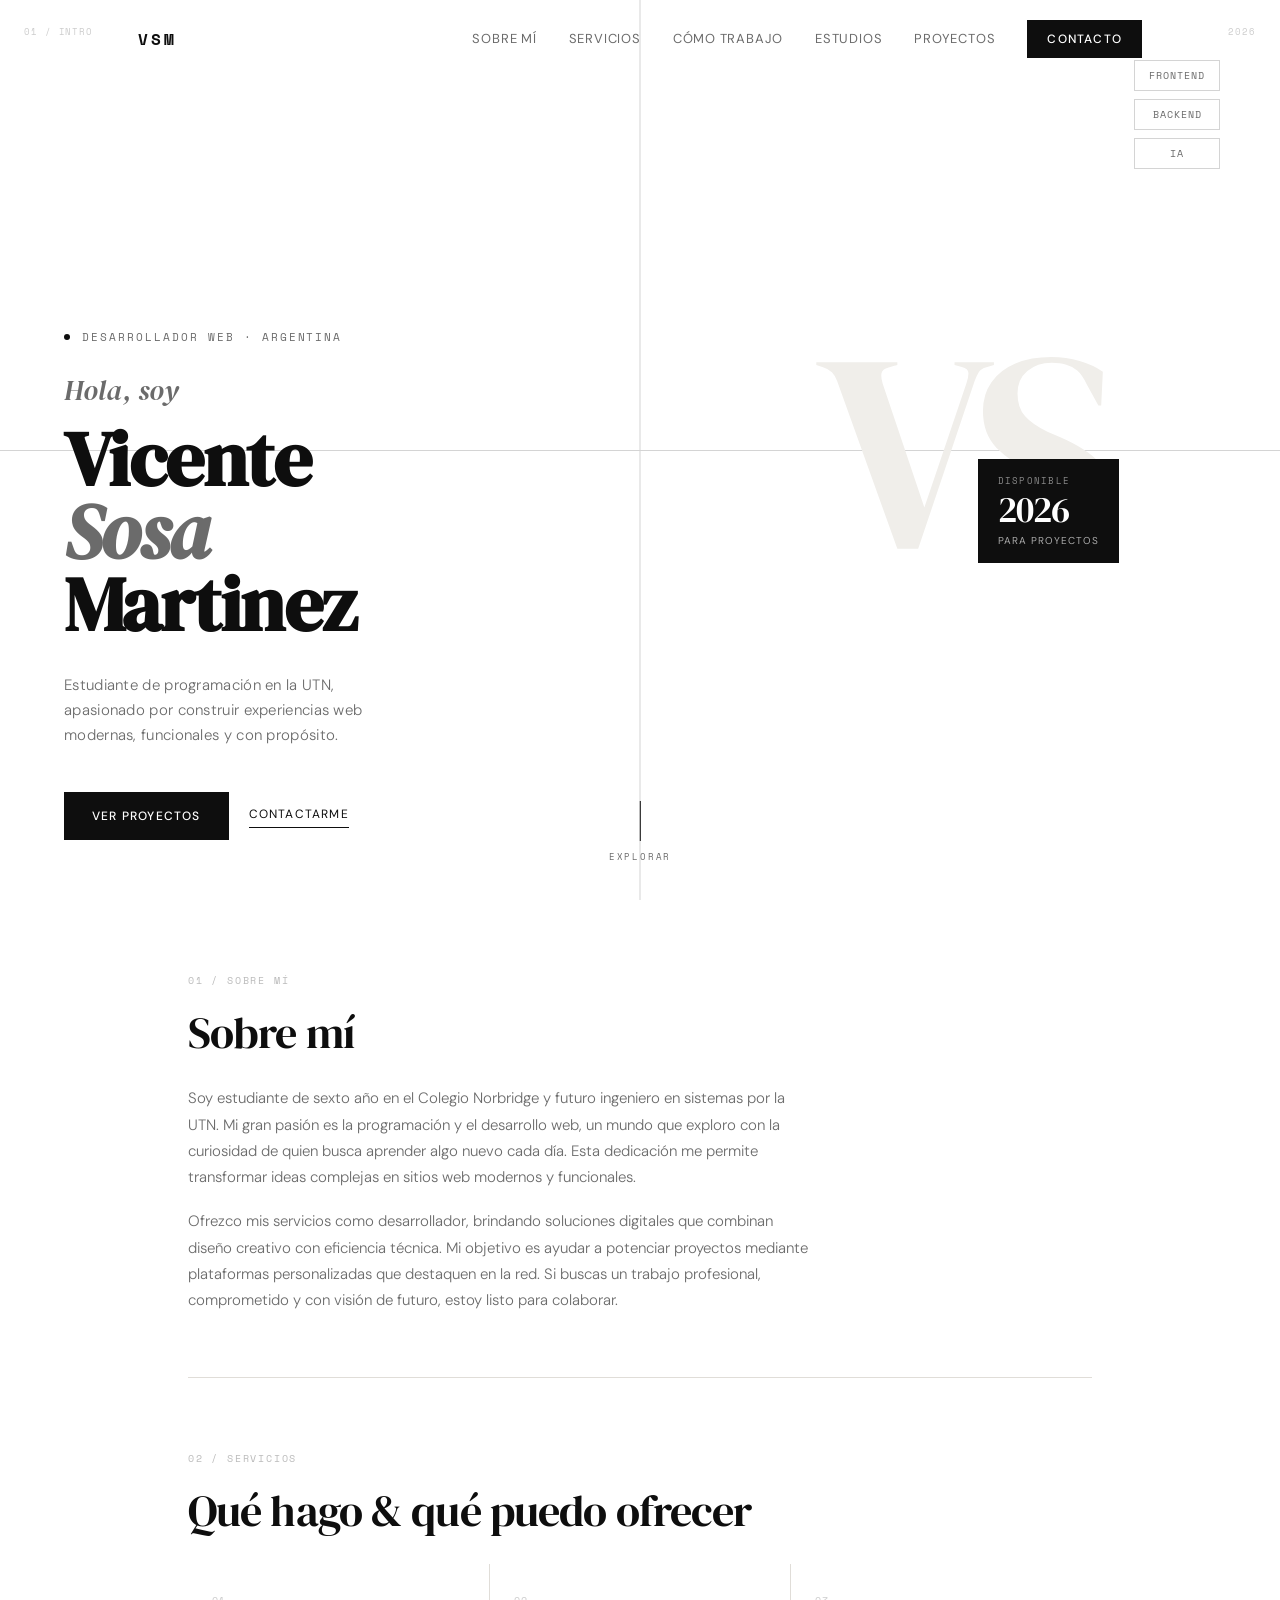
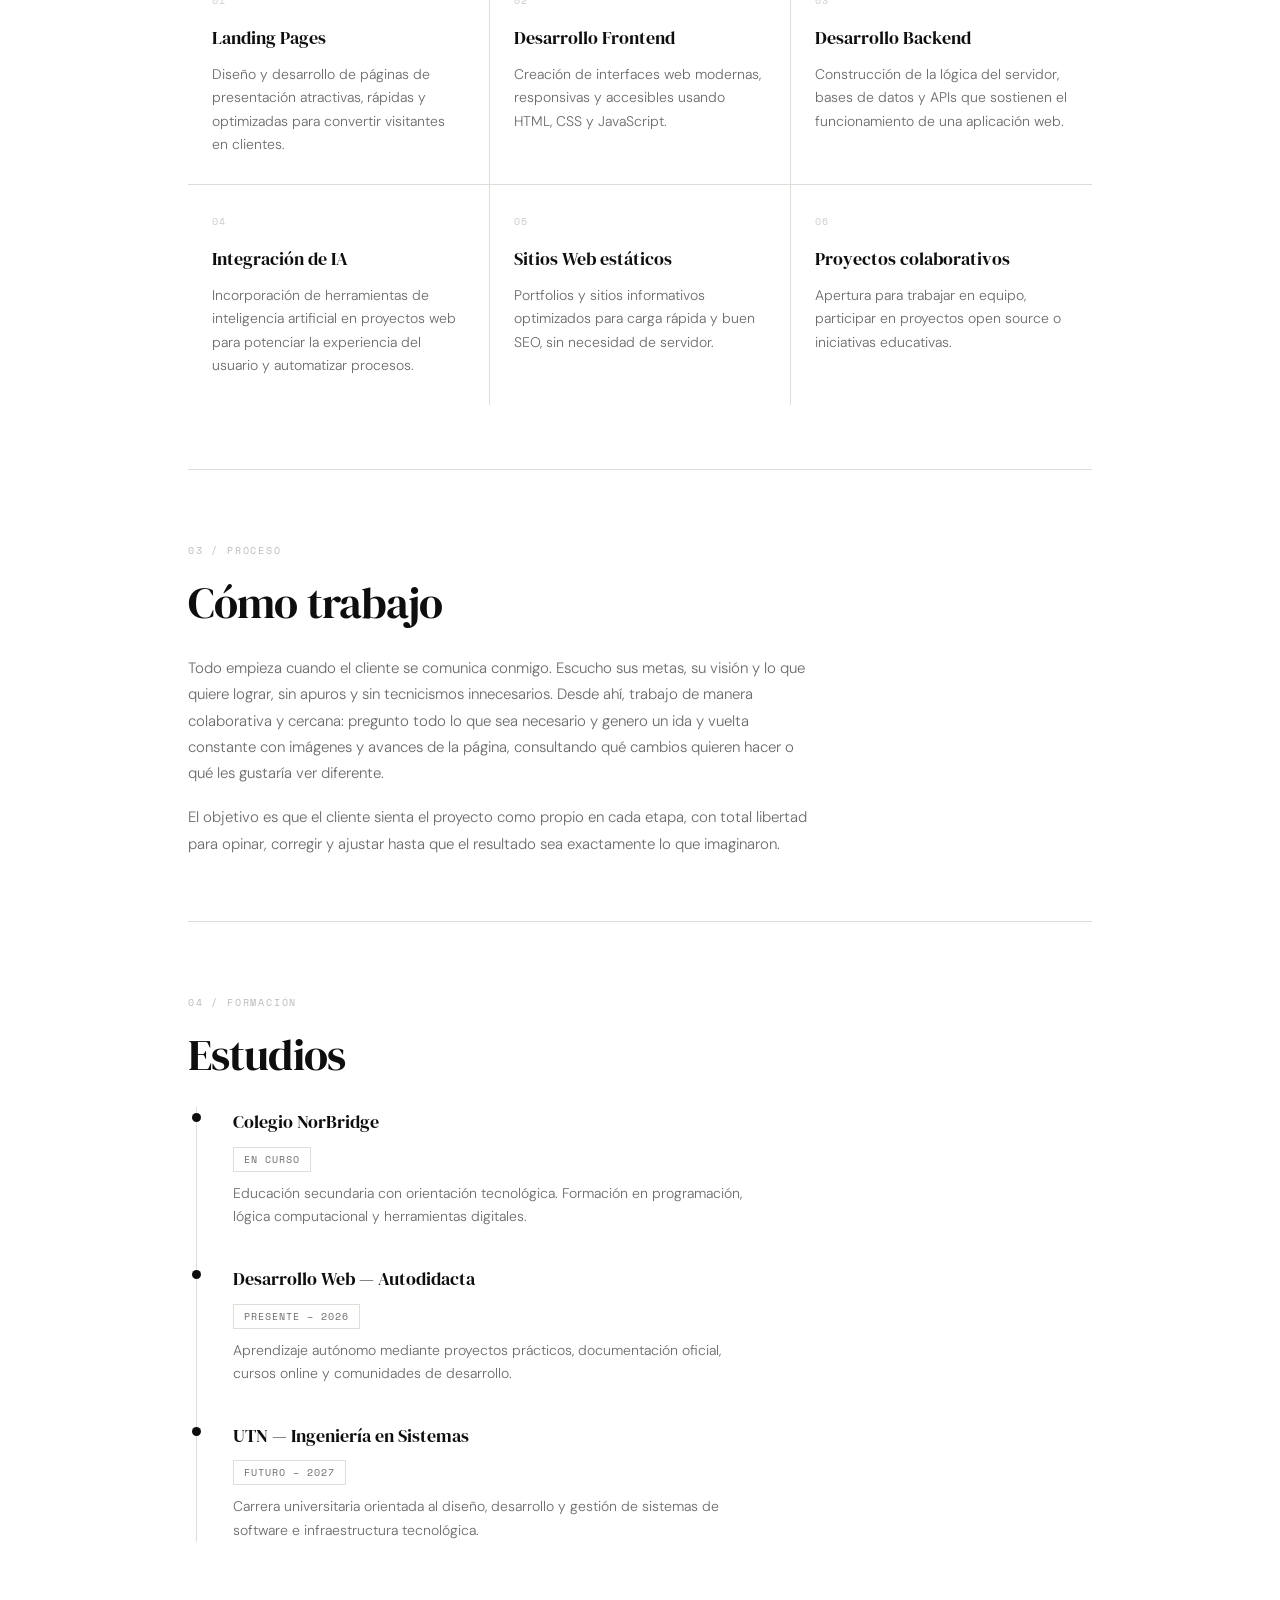
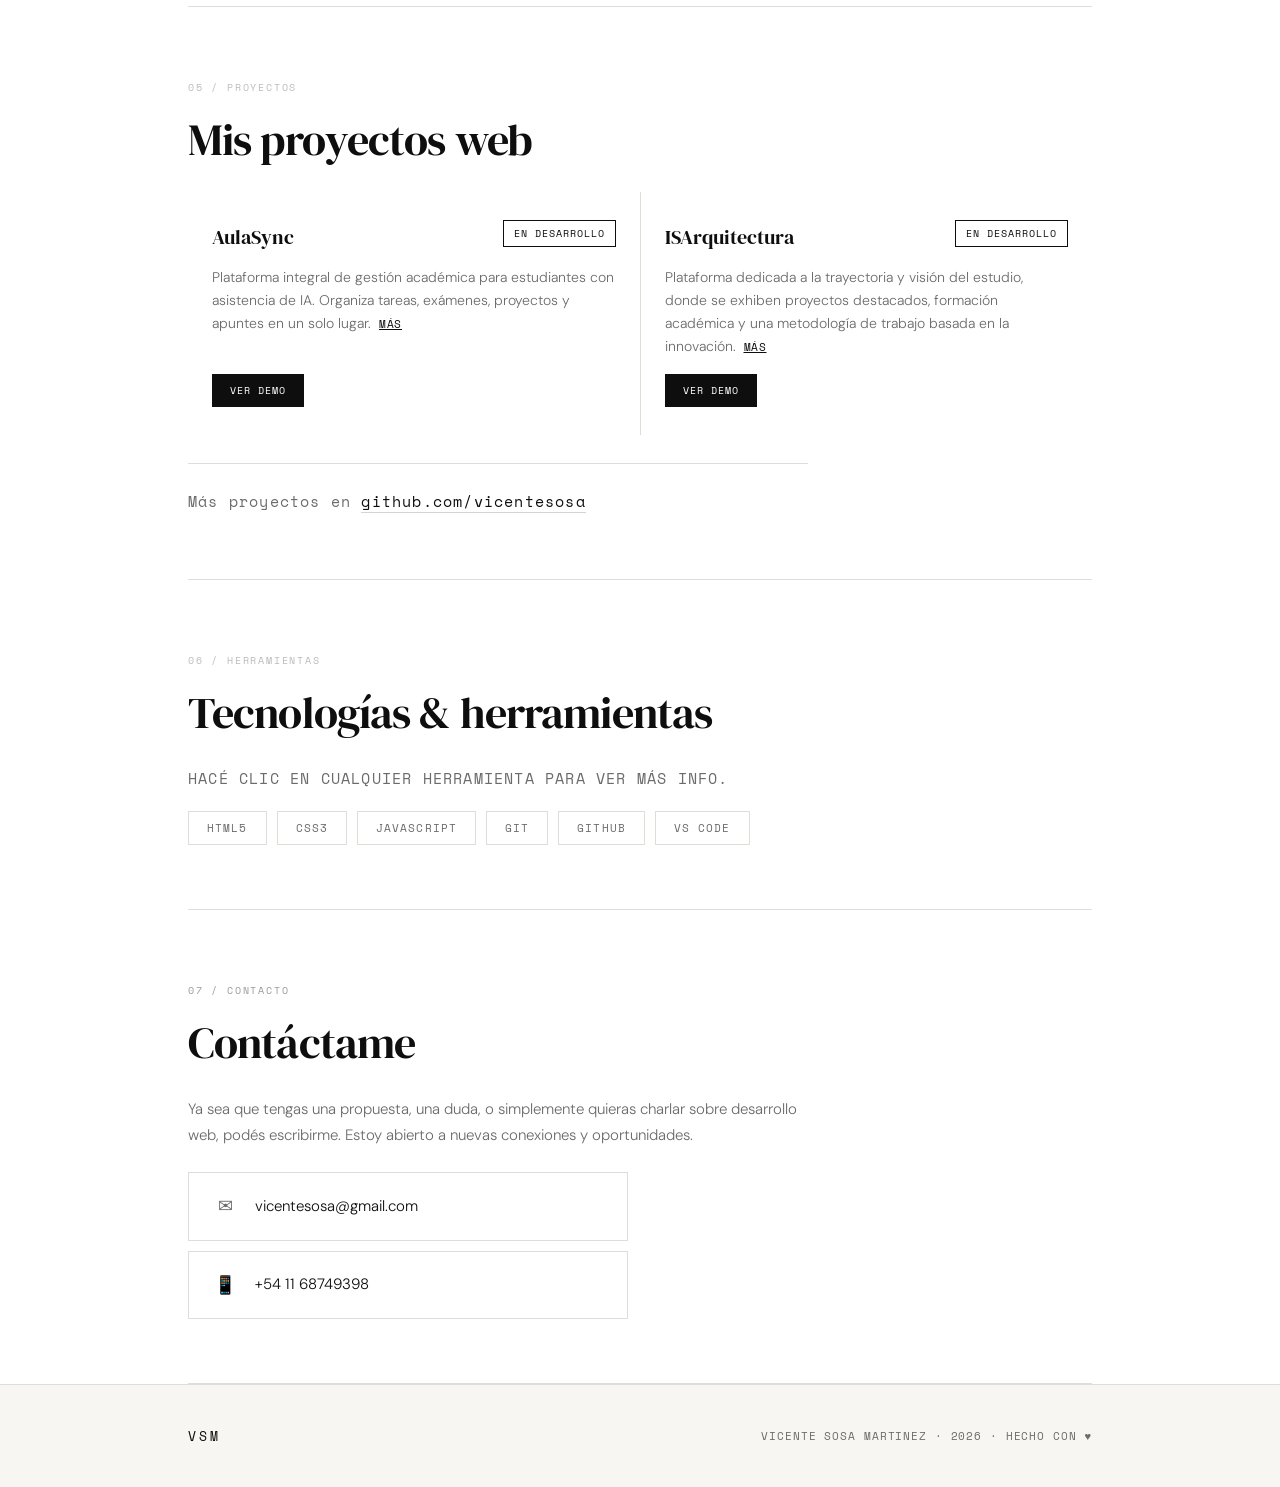
==== commit 73d98889: "rediseño pagina completa; claude design" ====
--- a/index.html
+++ b/index.html
@@ -6,7 +6,7 @@
   <title>Vicente Sosa Martinez — Desarrollador Web</title>
   <link rel="preconnect" href="https://fonts.googleapis.com" />
   <link rel="preconnect" href="https://fonts.gstatic.com" crossorigin />
-  <link href="https://fonts.googleapis.com/css2?family=Inter:wght@300;400;500;600;700;800&family=JetBrains+Mono:wght@400;500&display=swap" rel="stylesheet" />
+  <link href="https://fonts.googleapis.com/css2?family=DM+Serif+Display:ital@0;1&family=DM+Sans:wght@300;400;500&family=Space+Mono:wght@400;700&display=swap" rel="stylesheet" />
   <link rel="stylesheet" href="style.css" />
 </head>
 <body>
@@ -28,27 +28,49 @@
 
   <!-- HERO -->
   <header class="hero">
-    <div class="hero-bg-shape shape-1"></div>
-    <div class="hero-bg-shape shape-2"></div>
-    <div class="container">
-      <div class="hero-inner">
-        <div class="avatar">VS</div>
-        <div class="hero-text">
-          <p class="hero-eyebrow">Hola, soy</p>
-          <h1>Vicente Sosa Martinez</h1>
-          <p class="tagline">Desarrollador Web · Estudiante de Programación</p>
-          <p class="location">📍 Argentina</p>
-          <div class="hero-actions">
-            <a href="#proyectos" class="btn-primary">Ver proyectos</a>
-            <a href="#contacto" class="btn-secondary">Contactarme</a>
-          </div>
-        </div>
-      </div>
-      <!-- Scroll indicator -->
-      <div class="scroll-hint">
-        <span>Deslizá para explorar</span>
-        <div class="scroll-arrow"></div>
-      </div>
+    <div class="v-rule"></div>
+    <div class="h-rule"></div>
+    <span class="corner corner-tl">01 / INTRO</span>
+    <span class="corner corner-tr">2026</span>
+
+    <!-- LEFT -->
+    <div class="hero-left">
+      <div class="label-row">
+        <span class="label-dot"></span>
+        <span class="label-text">Desarrollador Web · Argentina</span>
+      </div>
+      <p class="greeting">Hola, soy</p>
+      <h1 class="hero-name">Vicente<br><em>Sosa</em><br>Martinez</h1>
+      <p class="hero-tagline">
+        Estudiante de programación en la UTN, apasionado por construir experiencias web modernas, funcionales y con propósito.
+      </p>
+      <div class="cta-row">
+        <a href="#proyectos" class="btn-primary">Ver proyectos</a>
+        <a href="#contacto" class="btn-ghost">Contactarme</a>
+      </div>
+    </div>
+
+    <!-- RIGHT -->
+    <div class="hero-right">
+      <div class="pills">
+        <span class="pill">Frontend</span>
+        <span class="pill">Backend</span>
+        <span class="pill">IA</span>
+      </div>
+      <div class="monogram-wrap">
+        <div class="monogram-bg">VS</div>
+        <div class="badge">
+          <div class="badge-top">Disponible</div>
+          <div class="badge-num">2026</div>
+          <div class="badge-label">para proyectos</div>
+        </div>
+      </div>
+    </div>
+
+    <!-- SCROLL -->
+    <div class="scroll-hint">
+      <div class="scroll-line"></div>
+      <span class="scroll-label">Explorar</span>
     </div>
   </header>
 
@@ -56,8 +78,8 @@
 
     <!-- SOBRE MÍ -->
     <section id="sobre-mi" class="card reveal">
-      <div class="card-label">01</div>
-      <h2><span class="icon">👤</span> Sobre mí</h2>
+      <div class="card-label">01 / SOBRE MÍ</div>
+      <h2>Sobre mí</h2>
       <p>
         Soy estudiante de sexto año en el Colegio Norbridge y futuro ingeniero en sistemas por la UTN. Mi gran pasión es la programación y el desarrollo web, un mundo que exploro con la curiosidad de quien busca aprender algo nuevo cada día. Esta dedicación me permite transformar ideas complejas en sitios web modernos y funcionales.
       </p>
@@ -66,38 +88,38 @@
       </p>
     </section>
 
-    <!-- QUÉ HAGO / QUÉ PUEDO OFRECER -->
+    <!-- QUÉ HAGO -->
     <section id="servicios" class="card reveal">
-      <div class="card-label">02</div>
-      <h2><span class="icon">⚡</span> Qué hago &amp; qué puedo ofrecer</h2>
+      <div class="card-label">02 / SERVICIOS</div>
+      <h2>Qué hago &amp; qué puedo ofrecer</h2>
       <div class="grid-2">
         <div class="service-item reveal-child">
-          <div class="service-icon">🚀</div>
+          <div class="service-index">01</div>
           <h3>Landing Pages</h3>
           <p>Diseño y desarrollo de páginas de presentación atractivas, rápidas y optimizadas para convertir visitantes en clientes.</p>
         </div>
         <div class="service-item reveal-child">
-          <div class="service-icon">🖥</div>
+          <div class="service-index">02</div>
           <h3>Desarrollo Frontend</h3>
           <p>Creación de interfaces web modernas, responsivas y accesibles usando HTML, CSS y JavaScript.</p>
         </div>
         <div class="service-item reveal-child">
-          <div class="service-icon">⚙️</div>
+          <div class="service-index">03</div>
           <h3>Desarrollo Backend</h3>
           <p>Construcción de la lógica del servidor, bases de datos y APIs que sostienen el funcionamiento de una aplicación web.</p>
         </div>
         <div class="service-item reveal-child">
-          <div class="service-icon">🤖</div>
+          <div class="service-index">04</div>
           <h3>Integración de IA</h3>
           <p>Incorporación de herramientas de inteligencia artificial en proyectos web para potenciar la experiencia del usuario y automatizar procesos.</p>
         </div>
         <div class="service-item reveal-child">
-          <div class="service-icon">📄</div>
+          <div class="service-index">05</div>
           <h3>Sitios Web estáticos</h3>
           <p>Portfolios y sitios informativos optimizados para carga rápida y buen SEO, sin necesidad de servidor.</p>
         </div>
         <div class="service-item reveal-child">
-          <div class="service-icon">🤝</div>
+          <div class="service-index">06</div>
           <h3>Proyectos colaborativos</h3>
           <p>Apertura para trabajar en equipo, participar en proyectos open source o iniciativas educativas.</p>
         </div>
@@ -106,8 +128,8 @@
 
     <!-- CÓMO TRABAJO -->
     <section id="como-trabajo" class="card reveal">
-      <div class="card-label">03</div>
-      <h2><span class="icon">🔄</span> Cómo trabajo</h2>
+      <div class="card-label">03 / PROCESO</div>
+      <h2>Cómo trabajo</h2>
       <p>
         Todo empieza cuando el cliente se comunica conmigo. Escucho sus metas, su visión y lo que quiere lograr,
         sin apuros y sin tecnicismos innecesarios. Desde ahí, trabajo de manera colaborativa y cercana:
@@ -122,8 +144,8 @@
 
     <!-- ESTUDIOS -->
     <section id="estudios" class="card reveal">
-      <div class="card-label">04</div>
-      <h2><span class="icon">🎓</span> Estudios</h2>
+      <div class="card-label">04 / FORMACIÓN</div>
+      <h2>Estudios</h2>
       <div class="timeline">
 
         <div class="timeline-item reveal-child">
@@ -158,8 +180,8 @@
 
     <!-- PROYECTOS -->
     <section id="proyectos" class="card reveal">
-      <div class="card-label">05</div>
-      <h2><span class="icon">🌐</span> Mis proyectos web</h2>
+      <div class="card-label">05 / PROYECTOS</div>
+      <h2>Mis proyectos web</h2>
       <div class="grid-2">
 
         <div class="project-card reveal-child">
@@ -172,7 +194,6 @@
           </div>
           <div class="project-links">
             <a href="https://vicentesosa.github.io/AulaSync/" class="btn-sm" target="_blank">Ver demo</a>
-            <a href="https://github.com/vicentesosa" class="btn-sm btn-outline" target="_blank">Video</a>
           </div>
         </div>
 
@@ -182,11 +203,10 @@
             <span class="project-status status-wip">En desarrollo</span>
           </div>
           <div class="project-desc">
-            <p class="desc-short">Plataforma dedicada a la trayectoria y visión del estudio, donde se exhiben proyectos destacados, formación académica y una metodología de trabajo basada en la innovación. Un recorrido por obras que fusionan técnica y diseño para crear espacios funcionales que responden a las necesidades del entorno actual. <span class="desc-extra hidden"> A showcase of the studio's vision and expertise, featuring key architectural projects, academic background, and a workflow driven by innovation. This platform explores the fusion of technical precision and design to create functional spaces tailored to the modern environment.</span><button class="desc-toggle" aria-expanded="false">más</button></p>
+            <p class="desc-short">Plataforma dedicada a la trayectoria y visión del estudio, donde se exhiben proyectos destacados, formación académica y una metodología de trabajo basada en la innovación. <span class="desc-extra hidden"> A showcase of the studio's vision and expertise, featuring key architectural projects, academic background, and a workflow driven by innovation. This platform explores the fusion of technical precision and design to create functional spaces tailored to the modern environment.</span><button class="desc-toggle" aria-expanded="false">más</button></p>
           </div>
           <div class="project-links">
             <a href="https://vicentesosa.github.io/estudio-arquitectura-ISA/" class="btn-sm" target="_blank">Ver demo</a>
-            <a href="#" class="btn-sm btn-outline">Video</a>
           </div>
         </div>
 
@@ -198,8 +218,8 @@
 
     <!-- TECNOLOGÍAS -->
     <section id="tecnologias" class="card reveal">
-      <div class="card-label">06</div>
-      <h2><span class="icon">🛠</span> Tecnologías &amp; herramientas</h2>
+      <div class="card-label">06 / HERRAMIENTAS</div>
+      <h2>Tecnologías &amp; herramientas</h2>
       <p class="tech-hint">Hacé clic en cualquier herramienta para ver más info.</p>
       <div class="tech-grid">
         <button class="tech-tag"
@@ -245,7 +265,6 @@
           data-use="Es mi editor principal del día a día para desarrollar, depurar y gestionar proyectos.">VS Code</button>
       </div>
 
-      <!-- Panel de info de herramienta -->
       <div class="tech-info-panel hidden" id="techPanel">
         <div class="tech-panel-left">
           <span class="tech-panel-icon" id="panelIcon"></span>
@@ -262,8 +281,8 @@
 
     <!-- CONTACTO -->
     <section id="contacto" class="card card-highlight reveal">
-      <div class="card-label card-label-light">07</div>
-      <h2><span class="icon">💬</span> Contáctame</h2>
+      <div class="card-label card-label-alt">07 / CONTACTO</div>
+      <h2>Contáctame</h2>
       <p>
         Ya sea que tengas una propuesta, una duda, o simplemente quieras charlar sobre desarrollo web,
         podés escribirme. Estoy abierto a nuevas conexiones y oportunidades.
@@ -273,30 +292,23 @@
           <span class="contact-icon">✉</span>
           <span>vicentesosa@gmail.com</span>
         </a>
-        <!-- Descomentá y completá los que uses -->
-        <!--
-        <a href="https://github.com/TU_USUARIO" class="contact-link" target="_blank">
-          <span class="contact-icon">⌥</span>
-          <span>github.com/TU_USUARIO</span>
-        </a>
-        <a href="https://linkedin.com/in/TU_USUARIO" class="contact-link" target="_blank">
-          <span class="contact-icon">in</span>
-          <span>linkedin.com/in/TU_USUARIO</span>
-        </a>
-        -->
+        <div class="contact-link">
+          <span class="contact-icon">📱</span>
+          <span>+54 11 68749398</span>
+        </div>
       </div>
     </section>
 
   </main>
 
   <footer>
-    <div class="container">
+    <div class="footer-inner">
+      <span class="footer-logo">VSM</span>
       <p>Vicente Sosa Martinez · <span id="year"></span> · Hecho con ♥</p>
     </div>
   </footer>
 
   <script>
-    // Año automático
     document.getElementById('year').textContent = new Date().getFullYear();
 
     // ── Animaciones al hacer scroll ──────────────────────────────
@@ -321,12 +333,11 @@
       navbar.classList.toggle('scrolled', window.scrollY > 40);
     });
 
-    // ── Expandir descripción AulaSync ────────────────────────────
+    // ── Expandir descripción ─────────────────────────────────────
     document.querySelectorAll('.desc-toggle').forEach(btn => {
       btn.addEventListener('click', () => {
-        const extra  = btn.previousElementSibling;
-        const open   = btn.getAttribute('aria-expanded') === 'true';
-
+        const extra = btn.previousElementSibling;
+        const open  = btn.getAttribute('aria-expanded') === 'true';
         extra.classList.toggle('hidden', open);
         btn.setAttribute('aria-expanded', String(!open));
         btn.textContent = open ? 'más' : 'menos';
@@ -334,40 +345,31 @@
     });
 
     // ── Panel de tecnologías ─────────────────────────────────────
-    const panel    = document.getElementById('techPanel');
-    const pIcon    = document.getElementById('panelIcon');
-    const pName    = document.getElementById('panelName');
-    const pType    = document.getElementById('panelType');
-    const pDesc    = document.getElementById('panelDesc');
-    const pUse     = document.getElementById('panelUse');
-
-    let activeTag  = null;
+    const panel = document.getElementById('techPanel');
+    const pIcon = document.getElementById('panelIcon');
+    const pName = document.getElementById('panelName');
+    const pType = document.getElementById('panelType');
+    const pDesc = document.getElementById('panelDesc');
+    const pUse  = document.getElementById('panelUse');
+    let activeTag = null;
 
     document.querySelectorAll('.tech-tag').forEach(tag => {
       tag.addEventListener('click', () => {
-        // Si ya está activo, cierra
         if (activeTag === tag) {
           panel.classList.add('hidden');
           tag.classList.remove('active');
           activeTag = null;
           return;
         }
-
-        // Actualiza activo
         if (activeTag) activeTag.classList.remove('active');
         activeTag = tag;
         tag.classList.add('active');
-
-        // Rellena el panel
-        pIcon.textContent  = tag.dataset.icon;
-        pName.textContent  = tag.dataset.name;
-        pType.textContent  = tag.dataset.type;
-        pDesc.innerHTML    = tag.dataset.desc;
-        pUse.textContent   = tag.dataset.use;
-
+        pIcon.textContent = tag.dataset.icon;
+        pName.textContent = tag.dataset.name;
+        pType.textContent = tag.dataset.type;
+        pDesc.innerHTML   = tag.dataset.desc;
+        pUse.textContent  = tag.dataset.use;
         panel.classList.remove('hidden');
-
-        // Scroll suave al panel
         setTimeout(() => panel.scrollIntoView({ behavior: 'smooth', block: 'nearest' }), 50);
       });
     });
--- a/style.css
+++ b/style.css
@@ -8,38 +8,29 @@
 }
 
 :root {
-  --bg:           #ffffff;
-  --surface:      #ffffff;
-  --surface-2:    #f8f9fb;
-  --border:       #e8ecf0;
-  --accent:       #2563eb;
-  --accent-light: #eff6ff;
-  --accent-mid:   #93c5fd;
-  --text:         #0f172a;
-  --text-muted:   #64748b;
-  --tag-bg:       #eff6ff;
-  --tag-text:     #1d4ed8;
-  --shadow-sm:    0 1px 3px rgba(0,0,0,.06), 0 1px 2px rgba(0,0,0,.04);
-  --shadow-md:    0 4px 16px rgba(0,0,0,.08), 0 2px 6px rgba(0,0,0,.04);
-  --shadow-lg:    0 12px 40px rgba(37,99,235,.10), 0 4px 12px rgba(0,0,0,.06);
-  --radius:       16px;
-  --radius-sm:    10px;
-  --font-mono:    'JetBrains Mono', monospace;
-  --font-sans:    'Inter', sans-serif;
+  --white:     #ffffff;
+  --off-white: #f7f6f3;
+  --black:     #0e0e0e;
+  --mid:       #6b6b6b;
+  --light:     #d4d4d4;
+  --border:    #e0ddd8;
+  --font-serif: 'DM Serif Display', serif;
+  --font-sans:  'DM Sans', sans-serif;
+  --font-mono:  'Space Mono', monospace;
 }
 
 html { scroll-behavior: smooth; }
 
 body {
   font-family: var(--font-sans);
-  background: var(--bg);
-  color: var(--text);
+  background: var(--white);
+  color: var(--black);
   line-height: 1.7;
   font-size: 16px;
   overflow-x: hidden;
 }
 
-a { color: var(--accent); text-decoration: none; }
+a { color: var(--black); text-decoration: none; }
 a:hover { text-decoration: underline; }
 
 /* =========================================
@@ -51,21 +42,22 @@
   left: 0;
   right: 0;
   z-index: 100;
-  padding: 16px 0;
-  transition: background 0.3s, box-shadow 0.3s, padding 0.3s;
+  padding: 20px 0;
+  transition: background 0.3s, box-shadow 0.3s, padding 0.3s, border-color 0.3s;
+  border-bottom: 1px solid transparent;
 }
 
 .navbar.scrolled {
-  background: rgba(255,255,255,0.92);
-  backdrop-filter: blur(12px);
-  box-shadow: var(--shadow-sm);
-  padding: 10px 0;
+  background: rgba(255, 255, 255, 0.94);
+  backdrop-filter: blur(10px);
+  border-bottom-color: var(--border);
+  padding: 14px 0;
 }
 
 .nav-container {
-  max-width: 900px;
+  max-width: 1100px;
   margin: 0 auto;
-  padding: 0 24px;
+  padding: 0 48px;
   display: flex;
   align-items: center;
   justify-content: space-between;
@@ -74,209 +66,354 @@
 .nav-logo {
   font-family: var(--font-mono);
   font-weight: 700;
-  font-size: 18px;
-  color: var(--accent);
-  letter-spacing: 2px;
+  font-size: 16px;
+  color: var(--black);
+  letter-spacing: 3px;
 }
 
 .nav-links {
   display: flex;
   align-items: center;
-  gap: 28px;
+  gap: 32px;
 }
 
 .nav-links a {
-  font-size: 14px;
-  font-weight: 500;
-  color: var(--text-muted);
+  font-family: var(--font-sans);
+  font-size: 13px;
+  font-weight: 400;
+  letter-spacing: 0.06em;
+  text-transform: uppercase;
+  color: var(--mid);
   transition: color 0.2s;
 }
-.nav-links a:hover { color: var(--text); text-decoration: none; }
+.nav-links a:hover { color: var(--black); text-decoration: none; }
 
 .nav-cta {
-  background: var(--accent) !important;
-  color: #fff !important;
-  padding: 8px 18px;
-  border-radius: 99px;
-  font-size: 14px !important;
-  font-weight: 600 !important;
-  transition: opacity 0.2s !important;
-}
-.nav-cta:hover { opacity: 0.85; text-decoration: none !important; }
-
-/* =========================================
-   LAYOUT
-   ========================================= */
-.container {
-  max-width: 900px;
-  margin: 0 auto;
-  padding: 0 24px;
-}
-
-main.container {
-  display: flex;
-  flex-direction: column;
-  gap: 28px;
-  padding-top: 36px;
-  padding-bottom: 80px;
-}
+  background: var(--black) !important;
+  color: var(--white) !important;
+  padding: 9px 20px !important;
+  font-size: 12px !important;
+  font-weight: 500 !important;
+  letter-spacing: 0.1em !important;
+  text-transform: uppercase !important;
+  transition: background 0.2s !important;
+}
+.nav-cta:hover { background: #333 !important; text-decoration: none !important; }
 
 /* =========================================
    HERO
    ========================================= */
 .hero {
   position: relative;
+  width: 100vw;
+  height: 100vh;
+  background: var(--white);
+  display: grid;
+  grid-template-columns: 1fr 1fr;
   overflow: hidden;
-  background: linear-gradient(145deg, #f0f7ff 0%, #ffffff 55%, #f5f0ff 100%);
-  padding: 140px 0 90px;
-  border-bottom: 1px solid var(--border);
-}
-
-.hero-bg-shape {
+}
+
+/* decorative rules */
+.v-rule {
   position: absolute;
+  left: 50%;
+  top: 0;
+  width: 1px;
+  height: 100%;
+  background: var(--light);
+  transform: translateX(-50%);
+  opacity: 0;
+  animation: fadeIn 1.2s ease 0.4s forwards;
+}
+
+.h-rule {
+  position: absolute;
+  left: 0;
+  top: 50%;
+  width: 100%;
+  height: 1px;
+  background: var(--light);
+  opacity: 0;
+  animation: fadeIn 1.2s ease 0.6s forwards;
+}
+
+/* corner labels */
+.corner {
+  position: absolute;
+  font-family: var(--font-mono);
+  font-size: 9px;
+  letter-spacing: 0.1em;
+  text-transform: uppercase;
+  color: #ccc;
+  opacity: 0;
+  animation: fadeIn 1s ease 1.5s forwards;
+  z-index: 5;
+}
+.corner-tl { top: 24px; left: 24px; }
+.corner-tr { top: 24px; right: 24px; }
+
+/* left panel */
+.hero-left {
+  position: relative;
+  display: flex;
+  flex-direction: column;
+  justify-content: flex-end;
+  padding: 60px 64px;
+  z-index: 2;
+}
+
+.label-row {
+  display: flex;
+  align-items: center;
+  gap: 12px;
+  margin-bottom: 20px;
+  opacity: 0;
+  transform: translateY(16px);
+  animation: rise 0.8s ease 0.5s forwards;
+}
+
+.label-dot {
+  width: 6px;
+  height: 6px;
   border-radius: 50%;
-  filter: blur(80px);
-  opacity: 0.45;
-  pointer-events: none;
-}
-
-.shape-1 {
-  width: 500px;
-  height: 500px;
-  background: radial-gradient(circle, #bfdbfe, transparent);
-  top: -120px;
-  right: -100px;
-}
-
-.shape-2 {
-  width: 350px;
-  height: 350px;
-  background: radial-gradient(circle, #ddd6fe, transparent);
-  bottom: -80px;
-  left: -60px;
-}
-
-.hero-inner {
+  background: var(--black);
+  flex-shrink: 0;
+}
+
+.label-text {
+  font-family: var(--font-mono);
+  font-size: 11px;
+  letter-spacing: 0.18em;
+  text-transform: uppercase;
+  color: var(--mid);
+}
+
+.greeting {
+  font-family: var(--font-serif);
+  font-style: italic;
+  font-size: clamp(20px, 2.2vw, 30px);
+  color: var(--mid);
+  margin-bottom: 8px;
+  opacity: 0;
+  transform: translateY(16px);
+  animation: rise 0.8s ease 0.65s forwards;
+}
+
+.hero-name {
+  font-family: var(--font-serif);
+  font-size: clamp(52px, 6vw, 88px);
+  line-height: 0.95;
+  letter-spacing: -0.02em;
+  color: var(--black);
+  margin-bottom: 32px;
+  opacity: 0;
+  transform: translateY(20px);
+  animation: rise 0.9s ease 0.8s forwards;
+}
+
+.hero-name em {
+  font-style: italic;
+  color: var(--mid);
+}
+
+.hero-tagline {
+  font-family: var(--font-sans);
+  font-size: 15px;
+  font-weight: 300;
+  color: var(--mid);
+  letter-spacing: 0.02em;
+  line-height: 1.65;
+  max-width: 340px;
+  margin-bottom: 44px;
+  opacity: 0;
+  transform: translateY(16px);
+  animation: rise 0.8s ease 1s forwards;
+}
+
+.cta-row {
+  display: flex;
+  gap: 20px;
+  align-items: center;
+  opacity: 0;
+  transform: translateY(16px);
+  animation: rise 0.8s ease 1.1s forwards;
+}
+
+.btn-primary {
+  font-family: var(--font-sans);
+  font-size: 12px;
+  font-weight: 500;
+  letter-spacing: 0.1em;
+  text-transform: uppercase;
+  text-decoration: none;
+  color: var(--white);
+  background: var(--black);
+  padding: 14px 28px;
+  transition: background 0.2s, transform 0.15s;
+  display: inline-block;
+}
+.btn-primary:hover {
+  background: #333;
+  transform: translateY(-1px);
+  text-decoration: none;
+  color: var(--white);
+}
+
+.btn-ghost {
+  font-family: var(--font-sans);
+  font-size: 12px;
+  font-weight: 400;
+  letter-spacing: 0.1em;
+  text-transform: uppercase;
+  text-decoration: none;
+  color: var(--black);
+  border-bottom: 1px solid var(--black);
+  padding-bottom: 2px;
+  transition: opacity 0.2s;
+}
+.btn-ghost:hover { opacity: 0.45; text-decoration: none; }
+
+/* right panel */
+.hero-right {
   position: relative;
-  display: flex;
-  align-items: center;
-  gap: 40px;
-  flex-wrap: wrap;
-}
-
-.avatar {
-  width: 100px;
-  height: 100px;
-  border-radius: 50%;
-  background: linear-gradient(135deg, var(--accent), #7c3aed);
   display: flex;
   align-items: center;
   justify-content: center;
-  font-size: 30px;
-  font-weight: 800;
-  color: #fff;
-  flex-shrink: 0;
-  letter-spacing: 2px;
-  box-shadow: 0 8px 32px rgba(37,99,235,0.25);
-}
-
-.hero-eyebrow {
-  font-size: 14px;
-  font-weight: 500;
-  color: var(--accent);
-  text-transform: uppercase;
-  letter-spacing: 2px;
-  margin-bottom: 6px;
-}
-
-.hero-text h1 {
-  font-size: clamp(28px, 5vw, 48px);
-  font-weight: 800;
-  line-height: 1.1;
-  color: var(--text);
-  margin-bottom: 10px;
-  letter-spacing: -1px;
-}
-
-.tagline {
-  font-family: var(--font-mono);
-  font-size: 14px;
-  color: var(--accent);
-  margin-bottom: 6px;
-}
-
-.location {
-  font-size: 14px;
-  color: var(--text-muted);
-  margin-bottom: 24px;
-}
-
-.hero-actions {
-  display: flex;
-  gap: 12px;
-  flex-wrap: wrap;
-}
-
-.btn-primary {
-  background: var(--accent);
-  color: #fff;
-  padding: 11px 24px;
-  border-radius: 99px;
-  font-size: 14px;
-  font-weight: 600;
-  transition: transform 0.2s, box-shadow 0.2s;
-  box-shadow: 0 4px 14px rgba(37,99,235,0.3);
-}
-.btn-primary:hover {
-  transform: translateY(-1px);
-  box-shadow: 0 6px 20px rgba(37,99,235,0.4);
-  text-decoration: none;
-  color: #fff;
-}
-
-.btn-secondary {
-  background: #fff;
-  color: var(--text);
-  border: 1.5px solid var(--border);
-  padding: 11px 24px;
-  border-radius: 99px;
-  font-size: 14px;
-  font-weight: 600;
-  transition: border-color 0.2s, transform 0.2s;
-}
-.btn-secondary:hover {
-  border-color: var(--accent);
-  color: var(--accent);
-  transform: translateY(-1px);
-  text-decoration: none;
-}
-
+  z-index: 2;
+}
+
+.monogram-wrap {
+  position: relative;
+  opacity: 0;
+  animation: fadeIn 1.2s ease 0.3s forwards;
+}
+
+.monogram-bg {
+  font-family: var(--font-serif);
+  font-size: clamp(200px, 22vw, 320px);
+  line-height: 1;
+  letter-spacing: -0.06em;
+  color: #f0eeea;
+  user-select: none;
+  position: relative;
+  z-index: 1;
+}
+
+.badge {
+  position: absolute;
+  bottom: 28px;
+  right: -16px;
+  background: var(--black);
+  color: var(--white);
+  padding: 14px 20px;
+  z-index: 3;
+  opacity: 0;
+  transform: scale(0.9);
+  animation: popIn 0.6s cubic-bezier(0.34,1.56,0.64,1) 1.3s forwards;
+}
+
+.badge-top {
+  font-family: var(--font-mono);
+  font-size: 9px;
+  letter-spacing: 0.14em;
+  text-transform: uppercase;
+  color: #888;
+  margin-bottom: 4px;
+}
+
+.badge-num {
+  font-family: var(--font-serif);
+  font-size: 36px;
+  line-height: 1;
+  letter-spacing: -0.02em;
+}
+
+.badge-label {
+  font-family: var(--font-sans);
+  font-size: 10px;
+  letter-spacing: 0.1em;
+  text-transform: uppercase;
+  color: #aaa;
+  margin-top: 4px;
+}
+
+.pills {
+  position: absolute;
+  top: 60px;
+  right: 60px;
+  display: flex;
+  flex-direction: column;
+  gap: 8px;
+  opacity: 0;
+  animation: fadeIn 1s ease 1.2s forwards;
+}
+
+.pill {
+  font-family: var(--font-mono);
+  font-size: 10px;
+  letter-spacing: 0.1em;
+  text-transform: uppercase;
+  color: var(--mid);
+  border: 1px solid var(--light);
+  padding: 6px 14px;
+  text-align: center;
+  background: var(--white);
+}
+
+/* scroll hint */
 .scroll-hint {
-  position: relative;
-  margin-top: 56px;
+  position: absolute;
+  bottom: 36px;
+  left: 50%;
+  transform: translateX(-50%);
   display: flex;
   flex-direction: column;
   align-items: center;
   gap: 8px;
-  color: var(--text-muted);
-  font-size: 12px;
-  letter-spacing: 1px;
-  text-transform: uppercase;
-  animation: fadeInUp 1s 0.8s both;
-}
-
-.scroll-arrow {
-  width: 20px;
-  height: 20px;
-  border-right: 2px solid var(--text-muted);
-  border-bottom: 2px solid var(--text-muted);
-  transform: rotate(45deg);
-  animation: bounce 1.6s infinite;
-}
-
-@keyframes bounce {
-  0%, 100% { transform: rotate(45deg) translateY(0); }
-  50%       { transform: rotate(45deg) translateY(5px); }
+  opacity: 0;
+  animation: fadeIn 1s ease 1.6s forwards;
+  z-index: 10;
+}
+
+.scroll-line {
+  width: 1px;
+  height: 40px;
+  background: var(--black);
+  animation: scrollPulse 2s ease-in-out 2s infinite;
+}
+
+.scroll-label {
+  font-family: var(--font-mono);
+  font-size: 9px;
+  letter-spacing: 0.2em;
+  text-transform: uppercase;
+  color: var(--mid);
+}
+
+/* hero keyframes */
+@keyframes fadeIn { to { opacity: 1; } }
+@keyframes rise   { to { opacity: 1; transform: translateY(0); } }
+@keyframes popIn  { to { opacity: 1; transform: scale(1); } }
+@keyframes scrollPulse {
+  0%, 100% { transform: scaleY(1); opacity: 1; }
+  50%       { transform: scaleY(0.5); opacity: 0.4; }
+}
+
+/* =========================================
+   LAYOUT — main container
+   ========================================= */
+.container {
+  max-width: 1000px;
+  margin: 0 auto;
+  padding: 0 48px;
+}
+
+main.container {
+  display: flex;
+  flex-direction: column;
+  gap: 0;
+  padding-top: 0;
+  padding-bottom: 0;
 }
 
 /* =========================================
@@ -284,11 +421,10 @@
    ========================================= */
 .reveal {
   opacity: 0;
-  transform: translateY(60px);
+  transform: translateY(50px);
   transition: opacity 1.1s cubic-bezier(.22,1,.36,1),
               transform 1.1s cubic-bezier(.22,1,.36,1);
 }
-
 .reveal.visible {
   opacity: 1;
   transform: translateY(0);
@@ -296,159 +432,158 @@
 
 .reveal-child {
   opacity: 0;
-  transform: translateY(40px);
+  transform: translateY(30px);
   transition: opacity 0.9s cubic-bezier(.22,1,.36,1),
               transform 0.9s cubic-bezier(.22,1,.36,1);
 }
-
 .reveal-child.visible {
   opacity: 1;
   transform: translateY(0);
 }
 
 /* =========================================
-   CARDS
+   CARDS / SECTIONS
    ========================================= */
 .card {
   position: relative;
-  background: var(--surface);
-  border: 1px solid var(--border);
-  border-radius: var(--radius);
-  padding: 40px;
-  box-shadow: var(--shadow-sm);
-  transition: box-shadow 0.3s;
-}
-.card:hover { box-shadow: var(--shadow-md); }
+  background: var(--white);
+  border-bottom: 1px solid var(--border);
+  padding: 72px 0 64px;
+}
 
 .card-label {
-  position: absolute;
-  top: 28px;
-  right: 32px;
-  font-family: var(--font-mono);
-  font-size: 11px;
-  color: #cbd5e1;
-  font-weight: 500;
-  letter-spacing: 1px;
-}
-
-.card-label-light { color: #93c5fd; }
-
+  font-family: var(--font-mono);
+  font-size: 10px;
+  letter-spacing: 0.18em;
+  text-transform: uppercase;
+  color: #bbb;
+  margin-bottom: 20px;
+  display: block;
+}
+
+.card-label-alt { color: #999; }
+
+.card h2 {
+  font-family: var(--font-serif);
+  font-size: clamp(28px, 3.5vw, 44px);
+  font-weight: 400;
+  line-height: 1.1;
+  letter-spacing: -0.02em;
+  color: var(--black);
+  margin-bottom: 28px;
+}
+
+.card > p {
+  font-size: 15px;
+  font-weight: 300;
+  color: var(--mid);
+  line-height: 1.75;
+  max-width: 620px;
+  margin-bottom: 18px;
+}
+.card > p:last-child { margin-bottom: 0; }
+
+/* highlighted card (contacto) */
 .card-highlight {
-  background: linear-gradient(135deg, #eff6ff 0%, #f5f3ff 100%);
-  border-color: #bfdbfe;
-  box-shadow: var(--shadow-lg);
-}
-
-.card h2 {
-  font-size: 22px;
-  font-weight: 700;
-  margin-bottom: 20px;
-  color: var(--text);
-  display: flex;
-  align-items: center;
-  gap: 10px;
-}
-
-.icon { font-size: 22px; }
-
-.card > p {
-  color: var(--text-muted);
-  margin-bottom: 14px;
-}
-.card > p:last-child { margin-bottom: 0; }
+  background: var(--white);
+}
 
 /* =========================================
    GRIDS
    ========================================= */
 .grid-2 {
   display: grid;
-  grid-template-columns: repeat(auto-fit, minmax(220px, 1fr));
-  gap: 16px;
+  grid-template-columns: repeat(auto-fit, minmax(240px, 1fr));
+  gap: 1px;
+  background: var(--border);
+  margin-top: 8px;
 }
 
 /* =========================================
    SERVICIOS
    ========================================= */
 .service-item {
-  background: var(--surface-2);
-  border: 1px solid var(--border);
-  border-radius: var(--radius-sm);
-  padding: 22px;
-  transition: box-shadow 0.25s, transform 0.25s;
-}
-.service-item:hover {
-  box-shadow: var(--shadow-md);
-  transform: translateY(-2px);
-}
-
-.service-icon {
-  font-size: 26px;
+  background: var(--white);
+  padding: 28px 24px;
+  transition: background 0.2s;
+}
+.service-item:hover { background: var(--off-white); }
+
+.service-index {
+  font-family: var(--font-mono);
+  font-size: 10px;
+  letter-spacing: 0.1em;
+  color: #ccc;
+  margin-bottom: 14px;
+}
+
+.service-item h3 {
+  font-family: var(--font-serif);
+  font-size: 18px;
+  font-weight: 400;
+  color: var(--black);
   margin-bottom: 10px;
-}
-
-.service-item h3 {
-  font-size: 15px;
-  font-weight: 600;
-  margin-bottom: 8px;
-  color: var(--text);
 }
 
 .service-item p {
   font-size: 14px;
-  color: var(--text-muted);
+  font-weight: 300;
+  color: var(--mid);
+  line-height: 1.65;
   margin-bottom: 0;
 }
 
 /* =========================================
    TECNOLOGÍAS
    ========================================= */
+.tech-hint {
+  font-family: var(--font-mono);
+  font-size: 11px;
+  letter-spacing: 0.08em;
+  color: #aaa;
+  margin-bottom: 20px !important;
+  text-transform: uppercase;
+}
+
 .tech-grid {
   display: flex;
   flex-wrap: wrap;
   gap: 10px;
-}
-
-.tech-hint {
-  font-size: 13px;
-  color: var(--text-muted);
-  margin-bottom: 16px !important;
+  margin-top: 4px;
 }
 
 .tech-tag {
-  background: var(--tag-bg);
-  color: var(--tag-text);
-  font-family: var(--font-mono);
-  font-size: 13px;
-  font-weight: 500;
-  padding: 7px 16px;
-  border-radius: var(--radius-sm);
-  border: 1px solid #bfdbfe;
+  font-family: var(--font-mono);
+  font-size: 11px;
+  letter-spacing: 0.1em;
+  text-transform: uppercase;
+  color: var(--mid);
+  background: var(--white);
+  border: 1px solid var(--border);
+  padding: 8px 18px;
   cursor: pointer;
-  transition: background 0.2s, transform 0.2s, box-shadow 0.2s, border-color 0.2s;
+  transition: border-color 0.2s, background 0.2s, color 0.2s, transform 0.15s;
 }
 .tech-tag:hover {
-  background: #dbeafe;
-  transform: translateY(-2px);
-  box-shadow: 0 4px 12px rgba(37,99,235,0.15);
+  border-color: var(--black);
+  color: var(--black);
+  transform: translateY(-1px);
 }
 .tech-tag.active {
-  background: var(--accent);
-  color: #fff;
-  border-color: var(--accent);
-  transform: translateY(-2px);
-  box-shadow: 0 4px 14px rgba(37,99,235,0.3);
-}
-
-/* ── Panel de info de herramienta ── */
+  background: var(--black);
+  color: var(--white);
+  border-color: var(--black);
+  transform: translateY(-1px);
+}
+
+/* panel info */
 .tech-info-panel {
   display: flex;
   align-items: stretch;
-  gap: 0;
   margin-top: 20px;
-  border: 1.5px solid #bfdbfe;
-  border-radius: var(--radius-sm);
+  border: 1px solid var(--border);
   overflow: hidden;
-  background: #f8fbff;
+  background: var(--off-white);
   animation: panelIn 0.35s cubic-bezier(.22,1,.36,1);
 }
 
@@ -462,41 +597,35 @@
   flex-direction: column;
   align-items: center;
   justify-content: center;
-  gap: 6px;
+  gap: 8px;
+  padding: 28px 32px;
+  background: var(--white);
+  border-right: 1px solid var(--border);
+  min-width: 150px;
+  text-align: center;
+}
+
+.tech-panel-icon { font-size: 28px; line-height: 1; }
+
+.tech-panel-left strong {
+  font-family: var(--font-serif);
+  font-size: 16px;
+  font-weight: 400;
+  color: var(--black);
+}
+
+.tech-panel-type {
+  font-family: var(--font-mono);
+  font-size: 10px;
+  letter-spacing: 0.1em;
+  text-transform: uppercase;
+  color: var(--mid);
+}
+
+.tech-panel-divider { display: none; }
+
+.tech-panel-right {
   padding: 24px 28px;
-  background: var(--accent-light);
-  min-width: 140px;
-  text-align: center;
-}
-
-.tech-panel-icon {
-  font-size: 32px;
-  line-height: 1;
-}
-
-.tech-panel-left strong {
-  font-size: 15px;
-  font-weight: 700;
-  color: var(--text);
-}
-
-.tech-panel-type {
-  font-size: 11px;
-  font-family: var(--font-mono);
-  color: var(--accent);
-  background: #dbeafe;
-  padding: 2px 8px;
-  border-radius: 4px;
-}
-
-.tech-panel-divider {
-  width: 1.5px;
-  background: #bfdbfe;
-  flex-shrink: 0;
-}
-
-.tech-panel-right {
-  padding: 22px 24px;
   display: flex;
   flex-direction: column;
   gap: 10px;
@@ -505,17 +634,21 @@
 
 .tech-panel-right p {
   font-size: 14px;
-  color: var(--text-muted);
+  font-weight: 300;
+  color: var(--mid);
+  line-height: 1.65;
   margin-bottom: 0 !important;
 }
 
-.tech-panel-use {
-  font-size: 13px !important;
-}
+.tech-panel-use { font-size: 13px !important; }
 
 .use-label {
-  font-weight: 600;
-  color: var(--accent);
+  font-family: var(--font-mono);
+  font-size: 10px;
+  letter-spacing: 0.08em;
+  text-transform: uppercase;
+  color: var(--black);
+  font-weight: 700;
 }
 
 .hidden { display: none !important; }
@@ -524,134 +657,162 @@
    TIMELINE
    ========================================= */
 .timeline {
-  padding-left: 16px;
-  border-left: 2px solid var(--border);
+  padding-left: 0;
+  border-left: 1px solid var(--border);
+  margin-left: 8px;
+  margin-top: 8px;
 }
 
 .timeline-item {
   position: relative;
-  padding: 0 0 32px 28px;
+  padding: 0 0 36px 36px;
 }
 .timeline-item:last-child { padding-bottom: 0; }
 
 .timeline-dot {
   position: absolute;
-  left: -9px;
-  top: 5px;
-  width: 16px;
-  height: 16px;
+  left: -5px;
+  top: 6px;
+  width: 9px;
+  height: 9px;
   border-radius: 50%;
-  background: var(--accent);
-  border: 3px solid #fff;
-  box-shadow: 0 0 0 2px var(--accent-mid);
+  background: var(--black);
 }
 
 .timeline-content h3 {
-  font-size: 16px;
-  font-weight: 600;
-  margin-bottom: 4px;
-  color: var(--text);
+  font-family: var(--font-serif);
+  font-size: 18px;
+  font-weight: 400;
+  margin-bottom: 6px;
+  color: var(--black);
 }
 
 .timeline-year {
   display: inline-block;
   font-family: var(--font-mono);
-  font-size: 12px;
-  color: var(--accent);
-  background: var(--accent-light);
-  padding: 2px 8px;
-  border-radius: 4px;
+  font-size: 10px;
+  letter-spacing: 0.1em;
+  text-transform: uppercase;
+  color: var(--mid);
+  border: 1px solid var(--border);
+  padding: 3px 10px;
   margin-bottom: 10px;
 }
 
 .timeline-content p {
   font-size: 14px;
-  color: var(--text-muted);
+  font-weight: 300;
+  color: var(--mid);
+  line-height: 1.65;
   margin-bottom: 0;
+  max-width: 520px;
 }
 
 /* =========================================
    PROYECTOS
    ========================================= */
 .project-card {
-  background: var(--surface-2);
-  border: 1px solid var(--border);
-  border-radius: var(--radius-sm);
-  padding: 22px;
+  background: var(--white);
+  padding: 28px 24px;
   display: flex;
   flex-direction: column;
+  gap: 12px;
+  transition: background 0.2s;
+}
+.project-card:hover { background: var(--off-white); }
+
+.project-header {
+  display: flex;
+  align-items: flex-start;
+  justify-content: space-between;
   gap: 10px;
-  transition: box-shadow 0.25s, transform 0.25s, border-color 0.25s;
-}
-.project-card:hover {
-  box-shadow: var(--shadow-md);
-  transform: translateY(-2px);
-  border-color: var(--accent-mid);
-}
-
-.project-header {
-  display: flex;
-  align-items: center;
-  justify-content: space-between;
-  gap: 8px;
 }
 
 .project-header h3 {
-  font-size: 15px;
-  font-weight: 600;
-  color: var(--text);
+  font-family: var(--font-serif);
+  font-size: 20px;
+  font-weight: 400;
+  color: var(--black);
 }
 
 .project-status {
-  font-size: 11px;
-  font-family: var(--font-mono);
-  font-weight: 500;
-  padding: 3px 10px;
-  border-radius: 99px;
+  font-family: var(--font-mono);
+  font-size: 10px;
+  letter-spacing: 0.1em;
+  text-transform: uppercase;
+  padding: 4px 10px;
+  border: 1px solid;
   white-space: nowrap;
-}
-
-.status-done { background: #dcfce7; color: #15803d; }
-.status-wip  { background: #fef9c3; color: #a16207; }
+  flex-shrink: 0;
+}
+
+.status-done {
+  border-color: var(--border);
+  color: var(--mid);
+}
+.status-wip {
+  border-color: var(--black);
+  color: var(--black);
+}
 
 .project-card p {
   font-size: 14px;
-  color: var(--text-muted);
+  font-weight: 300;
+  color: var(--mid);
+  line-height: 1.65;
   margin-bottom: 0;
   flex: 1;
 }
 
 .project-links {
   display: flex;
-  gap: 8px;
+  gap: 10px;
   margin-top: 4px;
 }
 
 .btn-sm {
-  font-size: 13px;
-  font-weight: 600;
-  padding: 6px 16px;
-  border-radius: var(--radius-sm);
-  background: var(--accent);
-  color: #fff;
-  transition: opacity 0.2s, transform 0.2s;
-}
-.btn-sm:hover { opacity: 0.85; transform: translateY(-1px); text-decoration: none; color: #fff; }
+  font-family: var(--font-mono);
+  font-size: 10px;
+  letter-spacing: 0.1em;
+  text-transform: uppercase;
+  font-weight: 400;
+  padding: 8px 18px;
+  background: var(--black);
+  color: var(--white);
+  transition: background 0.2s, transform 0.15s;
+  display: inline-block;
+}
+.btn-sm:hover {
+  background: #333;
+  transform: translateY(-1px);
+  text-decoration: none;
+  color: var(--white);
+}
 
 .btn-outline {
   background: transparent;
-  border: 1.5px solid var(--border);
-  color: var(--text-muted);
-}
-.btn-outline:hover { border-color: var(--accent); color: var(--accent); }
+  border: 1px solid var(--border);
+  color: var(--mid);
+}
+.btn-outline:hover {
+  border-color: var(--black);
+  color: var(--black);
+  background: transparent;
+}
 
 .projects-note {
-  margin-top: 18px;
-  font-size: 14px;
-  color: var(--text-muted);
-}
-
-/* ── Descripción expandible ── */
+  margin-top: 28px;
+  padding-top: 24px;
+  border-top: 1px solid var(--border);
+  font-family: var(--font-mono);
+  font-size: 11px;
+  letter-spacing: 0.08em;
+  color: var(--mid);
+}
+.projects-note a { color: var(--black); border-bottom: 1px solid var(--light); }
+.projects-note a:hover { text-decoration: none; border-bottom-color: var(--black); }
+
+/* expandible */
 .project-desc {
   display: flex;
   flex-direction: column;
@@ -661,70 +822,69 @@
 
 .project-desc p {
   font-size: 14px;
-  color: var(--text-muted);
+  font-weight: 300;
+  color: var(--mid);
   margin-bottom: 0 !important;
 }
 
-.project-desc .desc-extra {
-  display: inline;
-}
-
-.project-desc .desc-extra.hidden {
-  display: none;
-}
+.project-desc .desc-extra.hidden { display: none; }
 
 .desc-toggle {
   display: inline;
   background: none;
   border: none;
   padding: 0 0 0 4px;
-  font-size: 13px;
-  font-weight: 600;
-  color: #60a5fa;
+  font-family: var(--font-mono);
+  font-size: 11px;
+  letter-spacing: 0.06em;
+  text-transform: uppercase;
+  color: var(--black);
   cursor: pointer;
-  transition: color 0.2s;
+  text-decoration: underline;
+  transition: opacity 0.2s;
   vertical-align: baseline;
 }
-.desc-toggle:hover { color: var(--accent); }
+.desc-toggle:hover { opacity: 0.5; }
 
 /* =========================================
    CONTACTO
    ========================================= */
 .card-highlight > p {
-  color: #334155;
+  color: var(--mid);
 }
 
 .contact-grid {
   display: flex;
   flex-direction: column;
-  gap: 12px;
-  margin-top: 22px;
+  gap: 10px;
+  margin-top: 24px;
 }
 
 .contact-link {
   display: flex;
   align-items: center;
-  gap: 14px;
-  background: #fff;
-  border: 1px solid #bfdbfe;
-  border-radius: var(--radius-sm);
-  padding: 16px 20px;
-  color: var(--text);
-  transition: box-shadow 0.2s, transform 0.2s, border-color 0.2s;
+  gap: 16px;
+  background: var(--white);
+  border: 1px solid var(--border);
+  padding: 18px 22px;
+  color: var(--black);
+  font-size: 15px;
+  font-weight: 300;
+  transition: border-color 0.2s, transform 0.15s;
+  max-width: 440px;
 }
 .contact-link:hover {
-  box-shadow: 0 4px 14px rgba(37,99,235,0.15);
+  border-color: var(--black);
   transform: translateY(-1px);
-  border-color: var(--accent);
   text-decoration: none;
-  color: var(--text);
+  color: var(--black);
 }
 
 .contact-icon {
-  font-size: 20px;
-  width: 30px;
+  font-size: 18px;
+  width: 28px;
   text-align: center;
-  color: var(--accent);
+  color: var(--mid);
 }
 
 /* =========================================
@@ -732,46 +892,61 @@
    ========================================= */
 footer {
   border-top: 1px solid var(--border);
-  padding: 28px 0;
-  text-align: center;
-  color: var(--text-muted);
+  padding: 40px 0;
+  background: var(--off-white);
+}
+
+.footer-inner {
+  max-width: 1000px;
+  margin: 0 auto;
+  padding: 0 48px;
+  display: flex;
+  align-items: center;
+  justify-content: space-between;
+}
+
+.footer-logo {
+  font-family: var(--font-mono);
   font-size: 13px;
-  font-family: var(--font-mono);
-  background: #fafbfc;
-}
-
-/* =========================================
-   ANIMACIÓN INICIAL (hero)
-   ========================================= */
-@keyframes fadeInUp {
-  from { opacity: 0; transform: translateY(20px); }
-  to   { opacity: 1; transform: translateY(0); }
-}
-
-.hero-eyebrow { animation: fadeInUp 0.6s 0.1s both; }
-.hero-text h1 { animation: fadeInUp 0.6s 0.2s both; }
-.tagline      { animation: fadeInUp 0.6s 0.3s both; }
-.location     { animation: fadeInUp 0.6s 0.35s both; }
-.hero-actions { animation: fadeInUp 0.6s 0.45s both; }
-.avatar       { animation: fadeInUp 0.6s 0.0s both; }
+  letter-spacing: 3px;
+  color: var(--black);
+}
+
+footer p {
+  font-family: var(--font-mono);
+  font-size: 11px;
+  letter-spacing: 0.08em;
+  color: var(--mid);
+  text-transform: uppercase;
+}
 
 /* =========================================
    RESPONSIVE
    ========================================= */
-@media (max-width: 640px) {
+@media (max-width: 768px) {
+  .nav-container { padding: 0 24px; }
   .nav-links a:not(.nav-cta) { display: none; }
 
-  .hero { padding: 110px 0 70px; }
-
-  .hero-inner {
-    flex-direction: column;
-    align-items: flex-start;
-    gap: 22px;
+  .hero {
+    grid-template-columns: 1fr;
+    grid-template-rows: 1fr;
   }
 
-  .card { padding: 28px 22px; }
-
-  .card-label { display: none; }
+  .hero-left {
+    padding: 120px 32px 60px;
+    justify-content: flex-end;
+  }
+
+  .hero-right { display: none; }
+  .v-rule { display: none; }
+  .h-rule { display: none; }
+
+  .container { padding: 0 24px; }
+  .footer-inner { padding: 0 24px; flex-direction: column; gap: 12px; text-align: center; }
+
+  .card { padding: 52px 0 44px; }
+
+  .grid-2 { grid-template-columns: 1fr; }
 
   .scroll-hint { display: none; }
 }
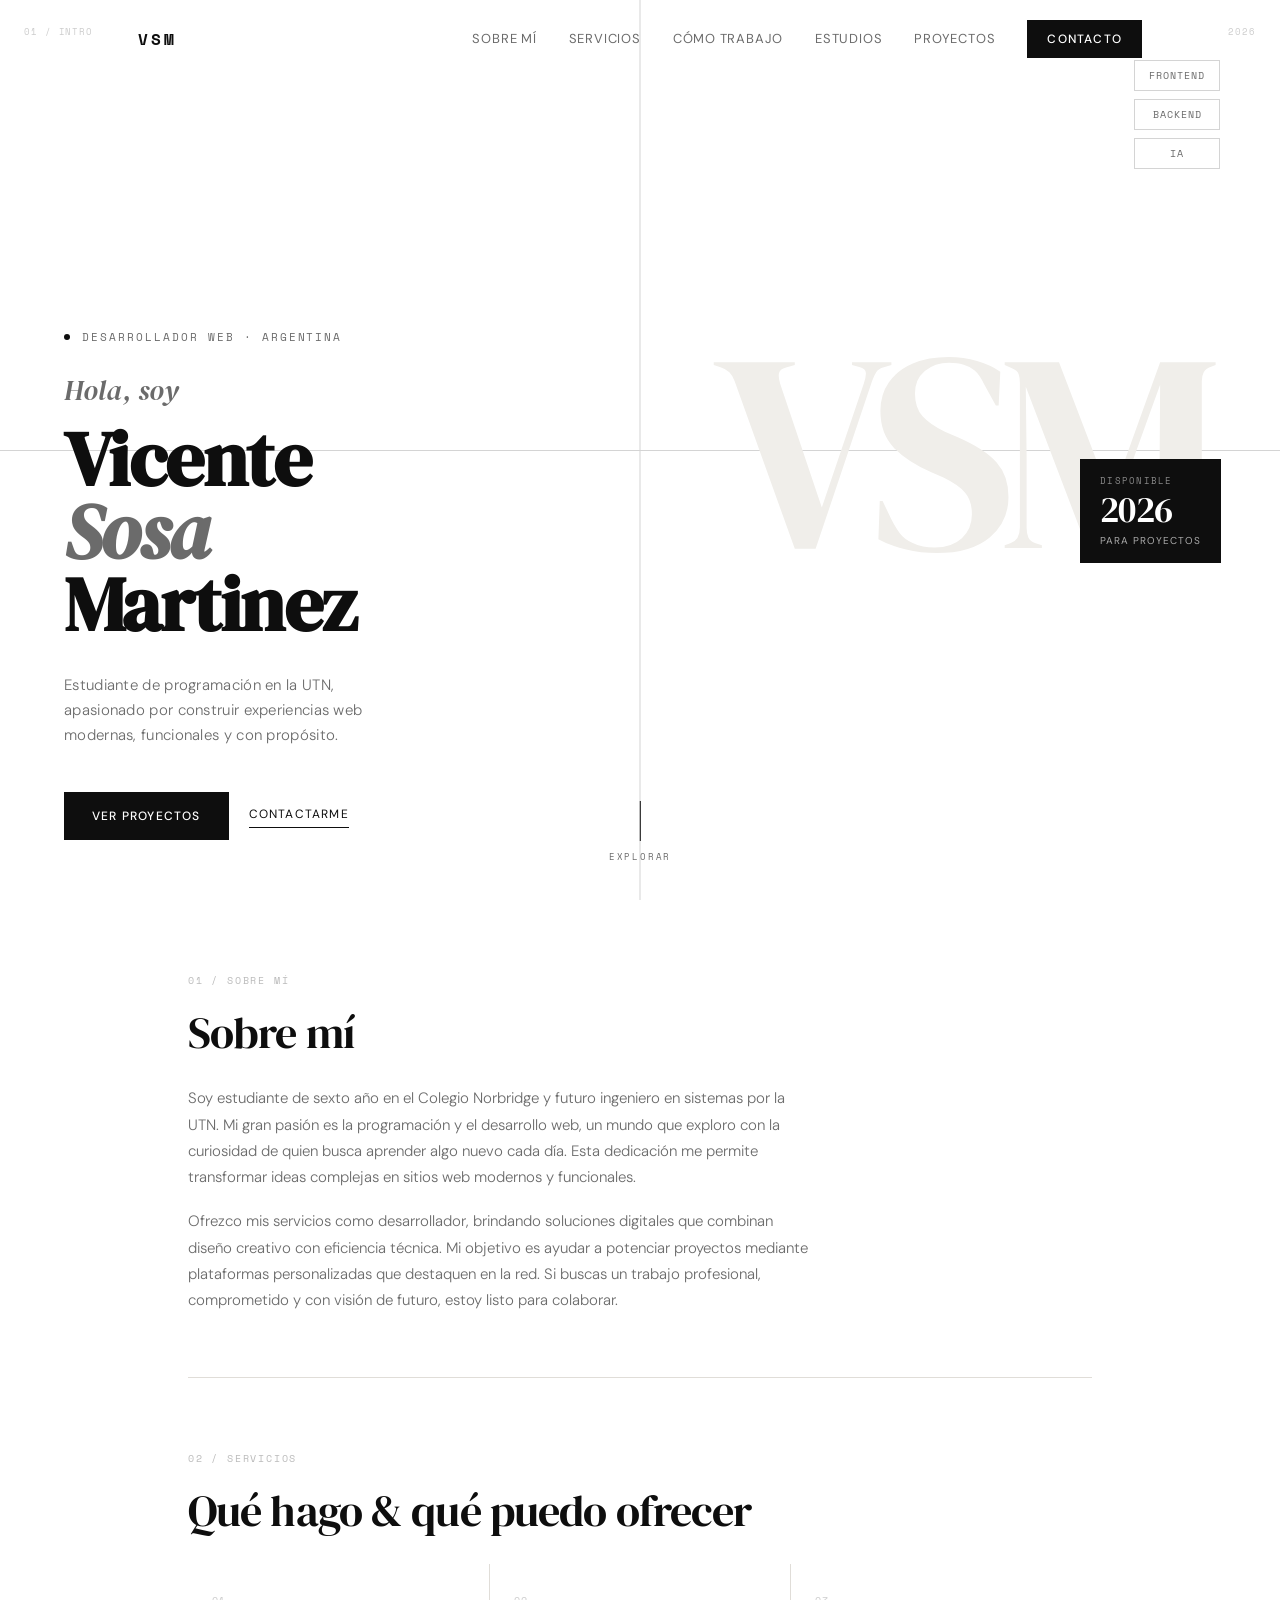
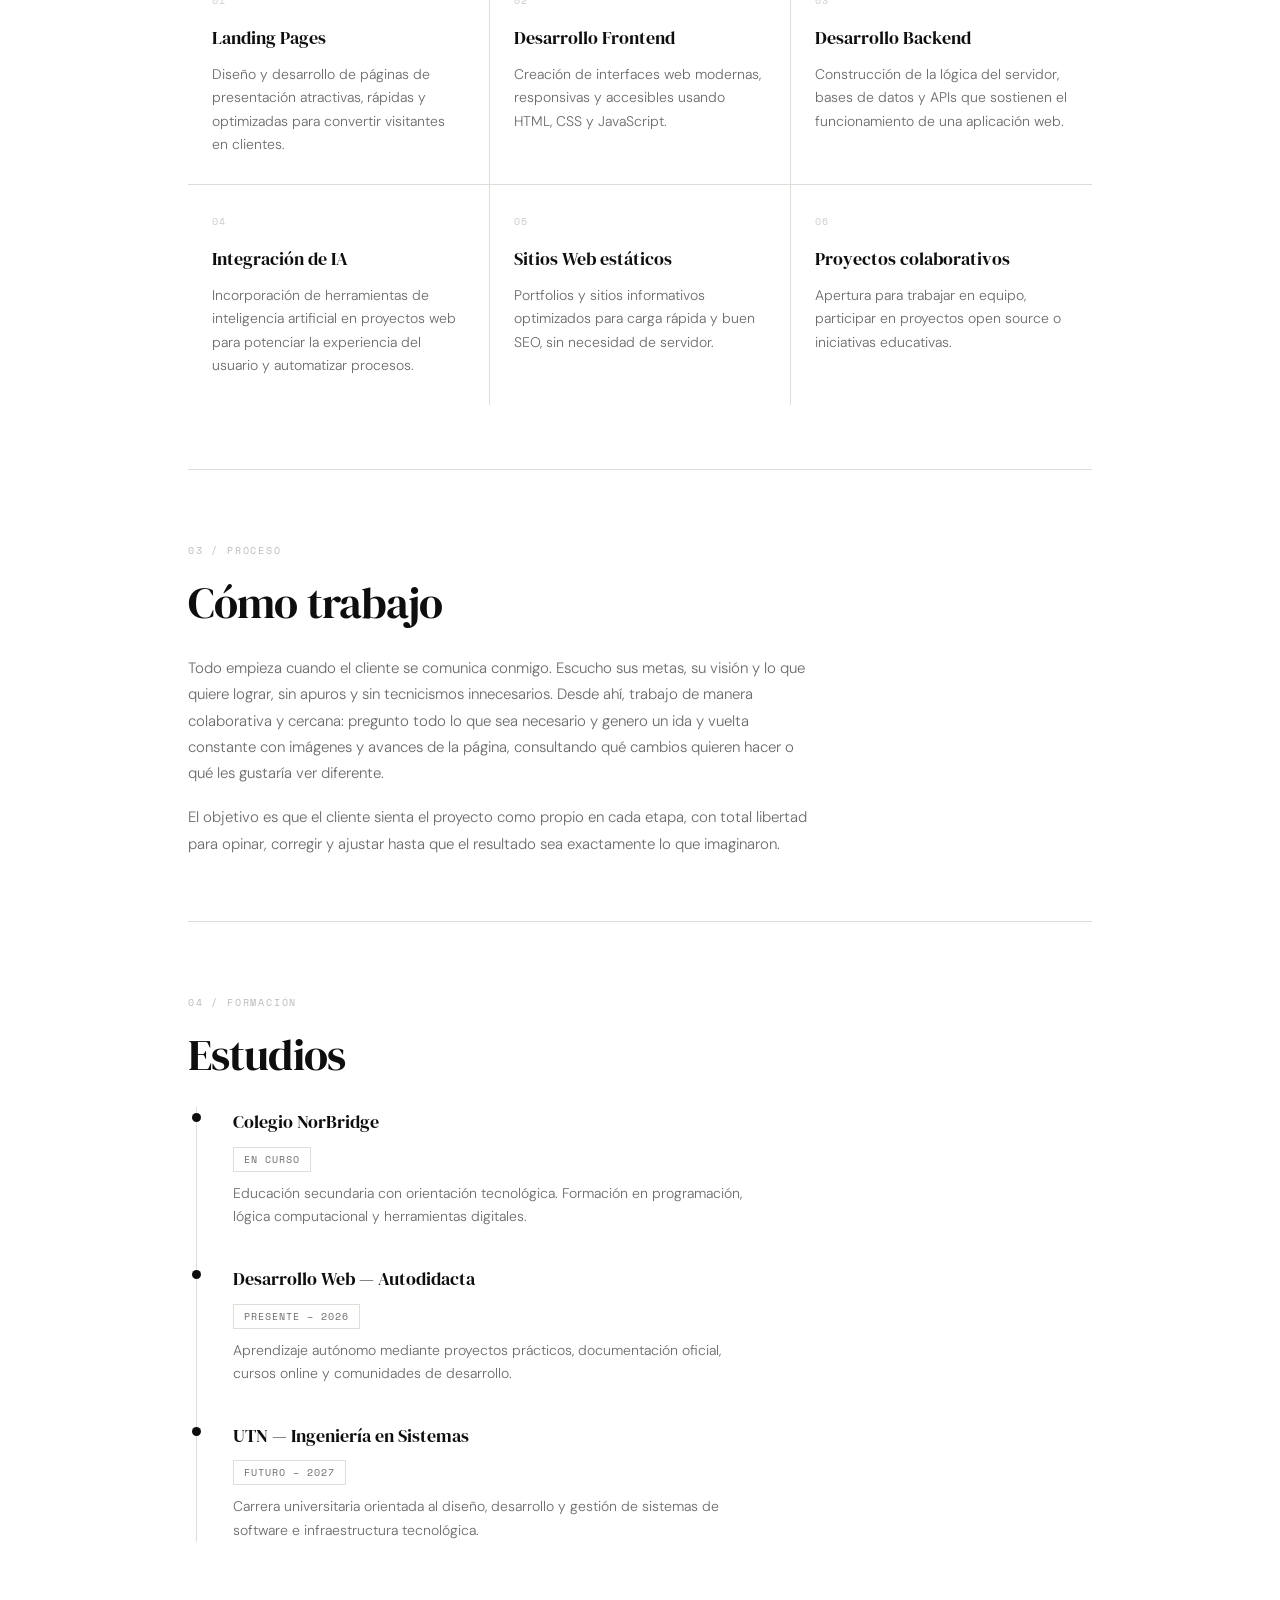
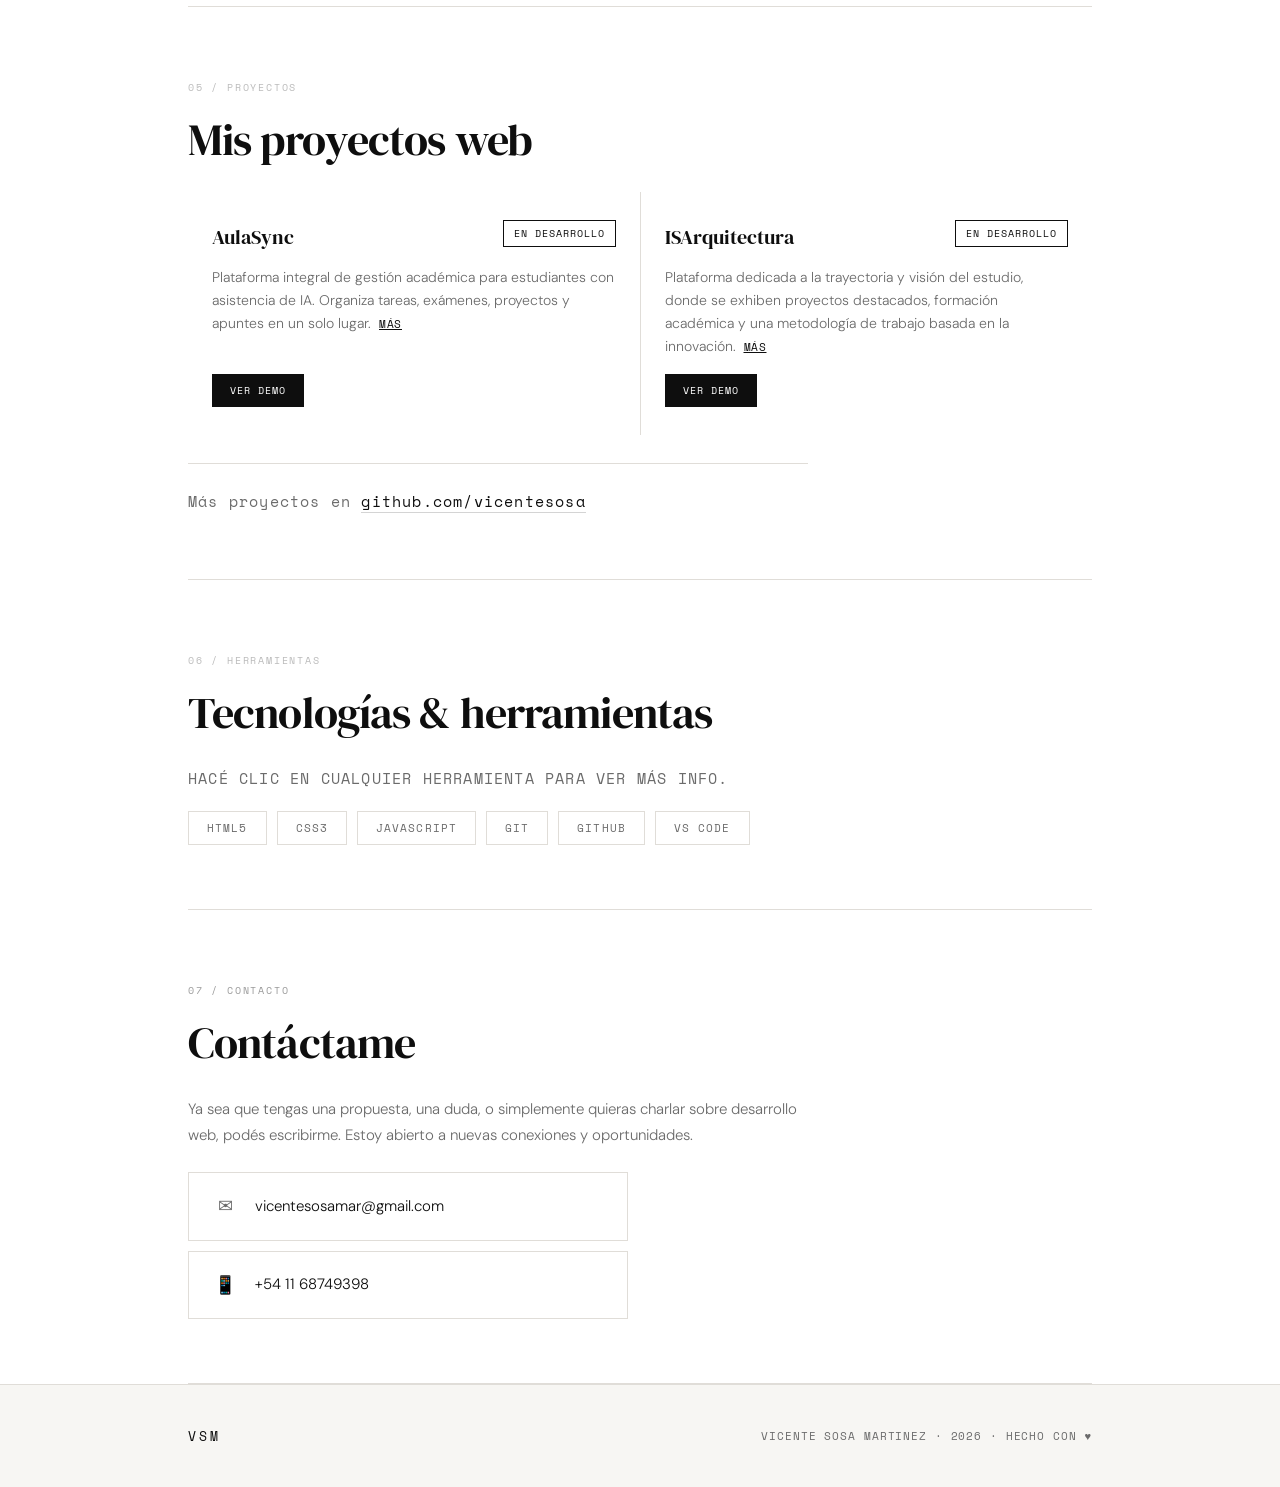
==== commit 6e44b453: "finalizacion de pagina y correccion de errores" ====
--- a/index.html
+++ b/index.html
@@ -58,7 +58,7 @@
         <span class="pill">IA</span>
       </div>
       <div class="monogram-wrap">
-        <div class="monogram-bg">VS</div>
+        <div class="monogram-bg">VSM</div>
         <div class="badge">
           <div class="badge-top">Disponible</div>
           <div class="badge-num">2026</div>
@@ -288,9 +288,9 @@
         podés escribirme. Estoy abierto a nuevas conexiones y oportunidades.
       </p>
       <div class="contact-grid">
-        <a href="mailto:vicentesosa@gmail.com" class="contact-link">
+        <a href="mailto:vicentesosamar@gmail.com" class="contact-link">
           <span class="contact-icon">✉</span>
-          <span>vicentesosa@gmail.com</span>
+          <span>vicentesosamar@gmail.com</span>
         </a>
         <div class="contact-link">
           <span class="contact-icon">📱</span>
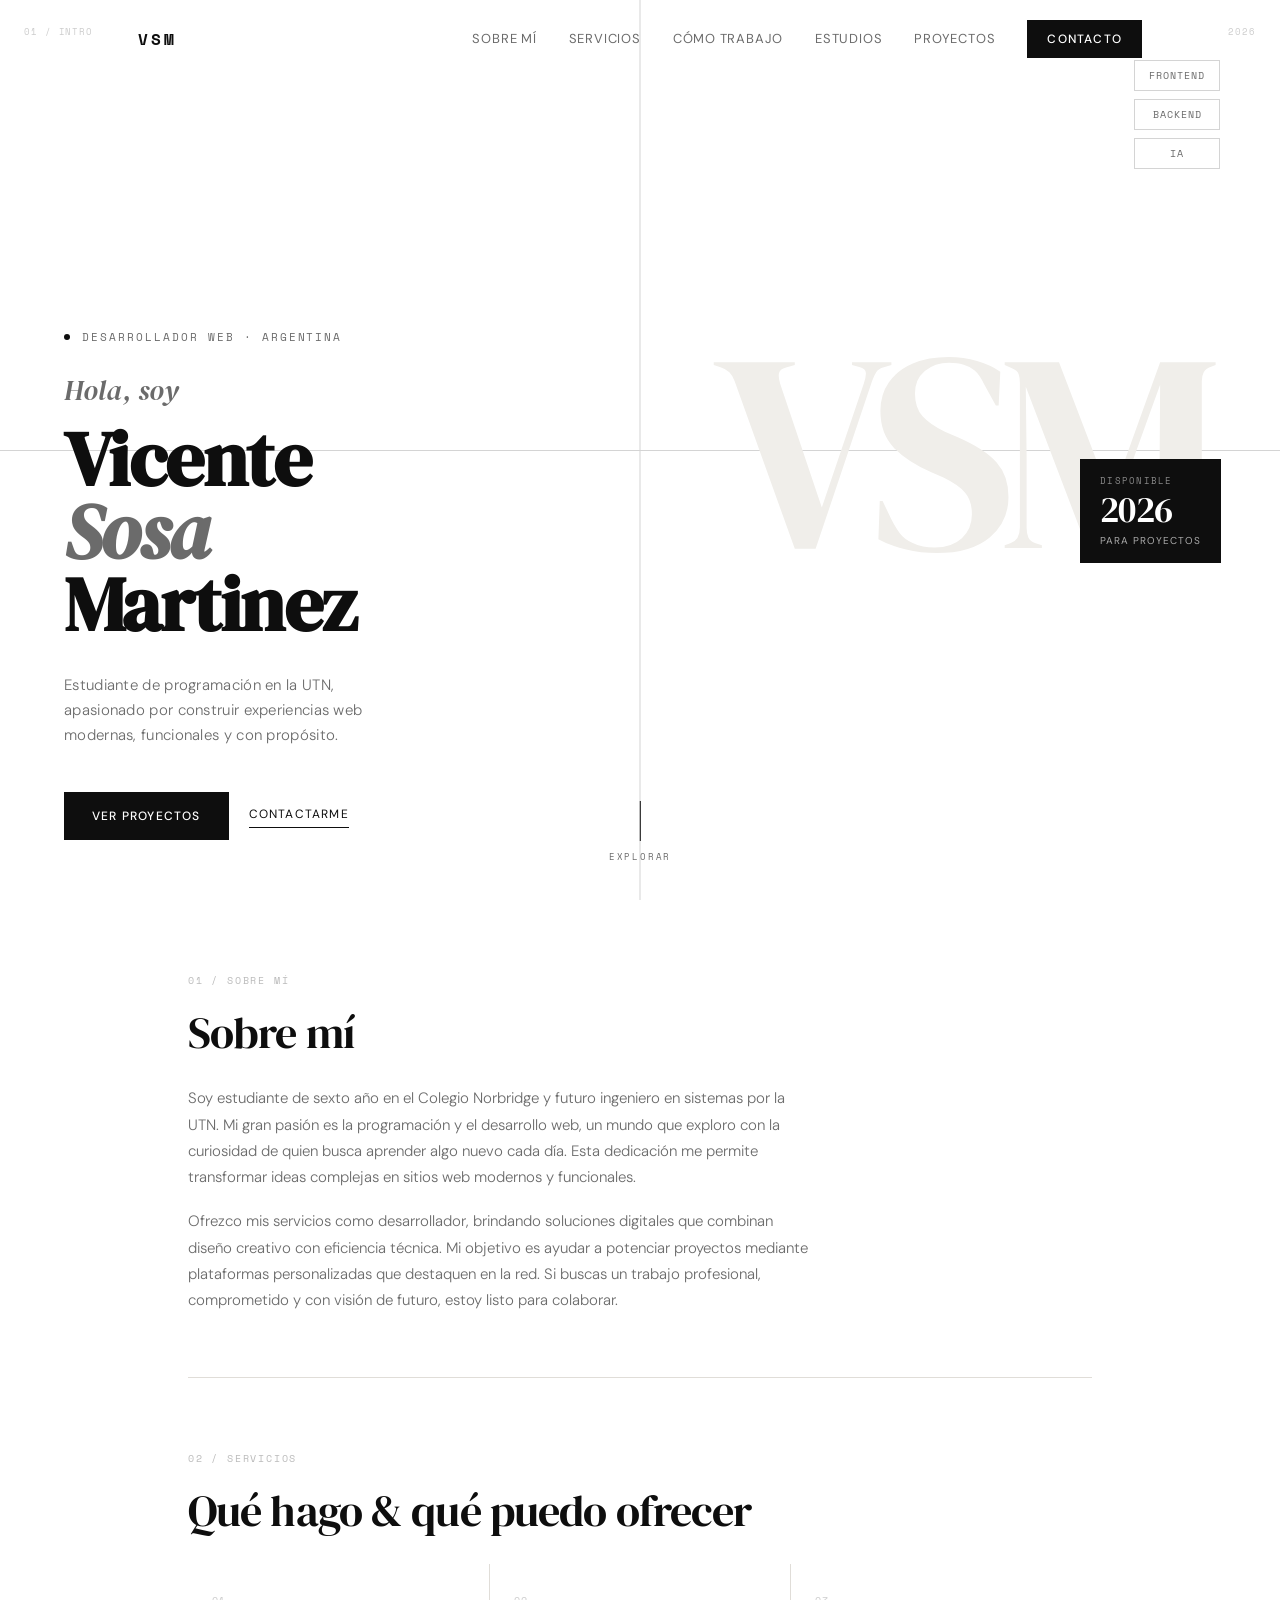
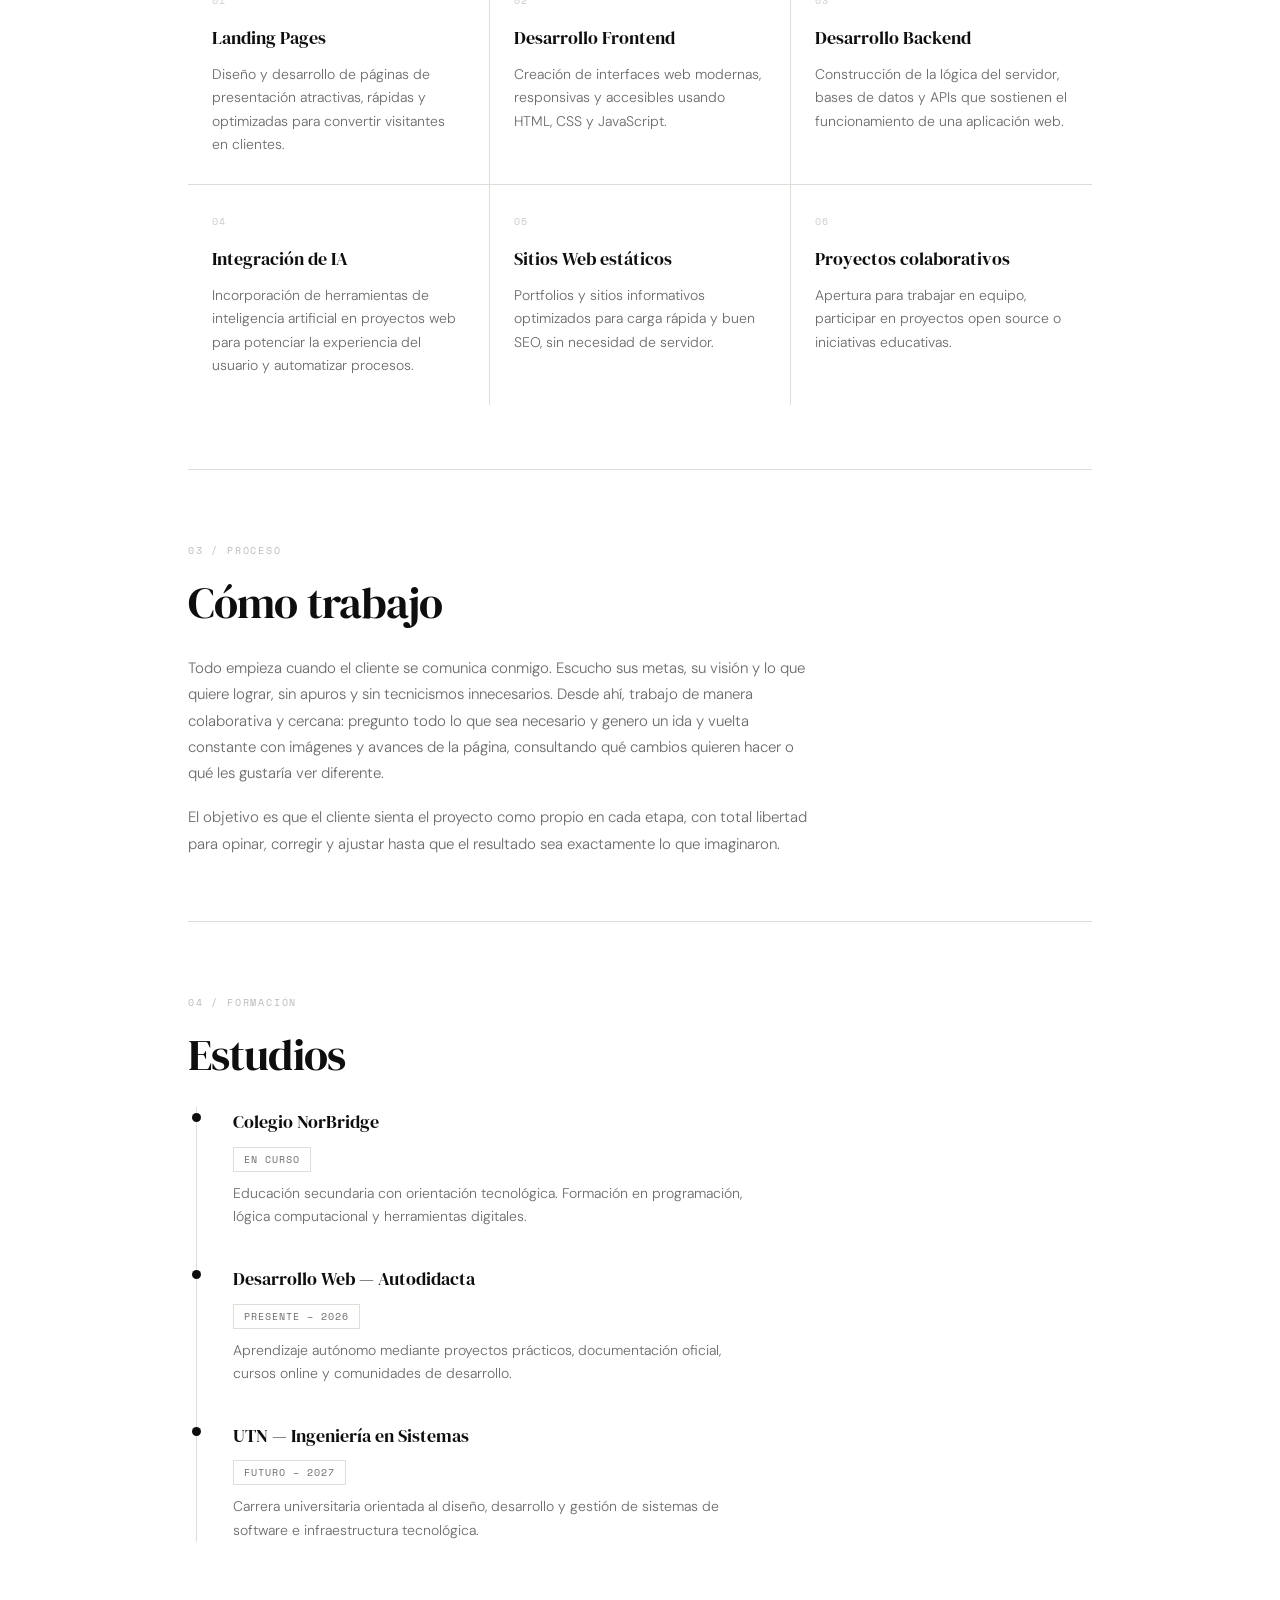
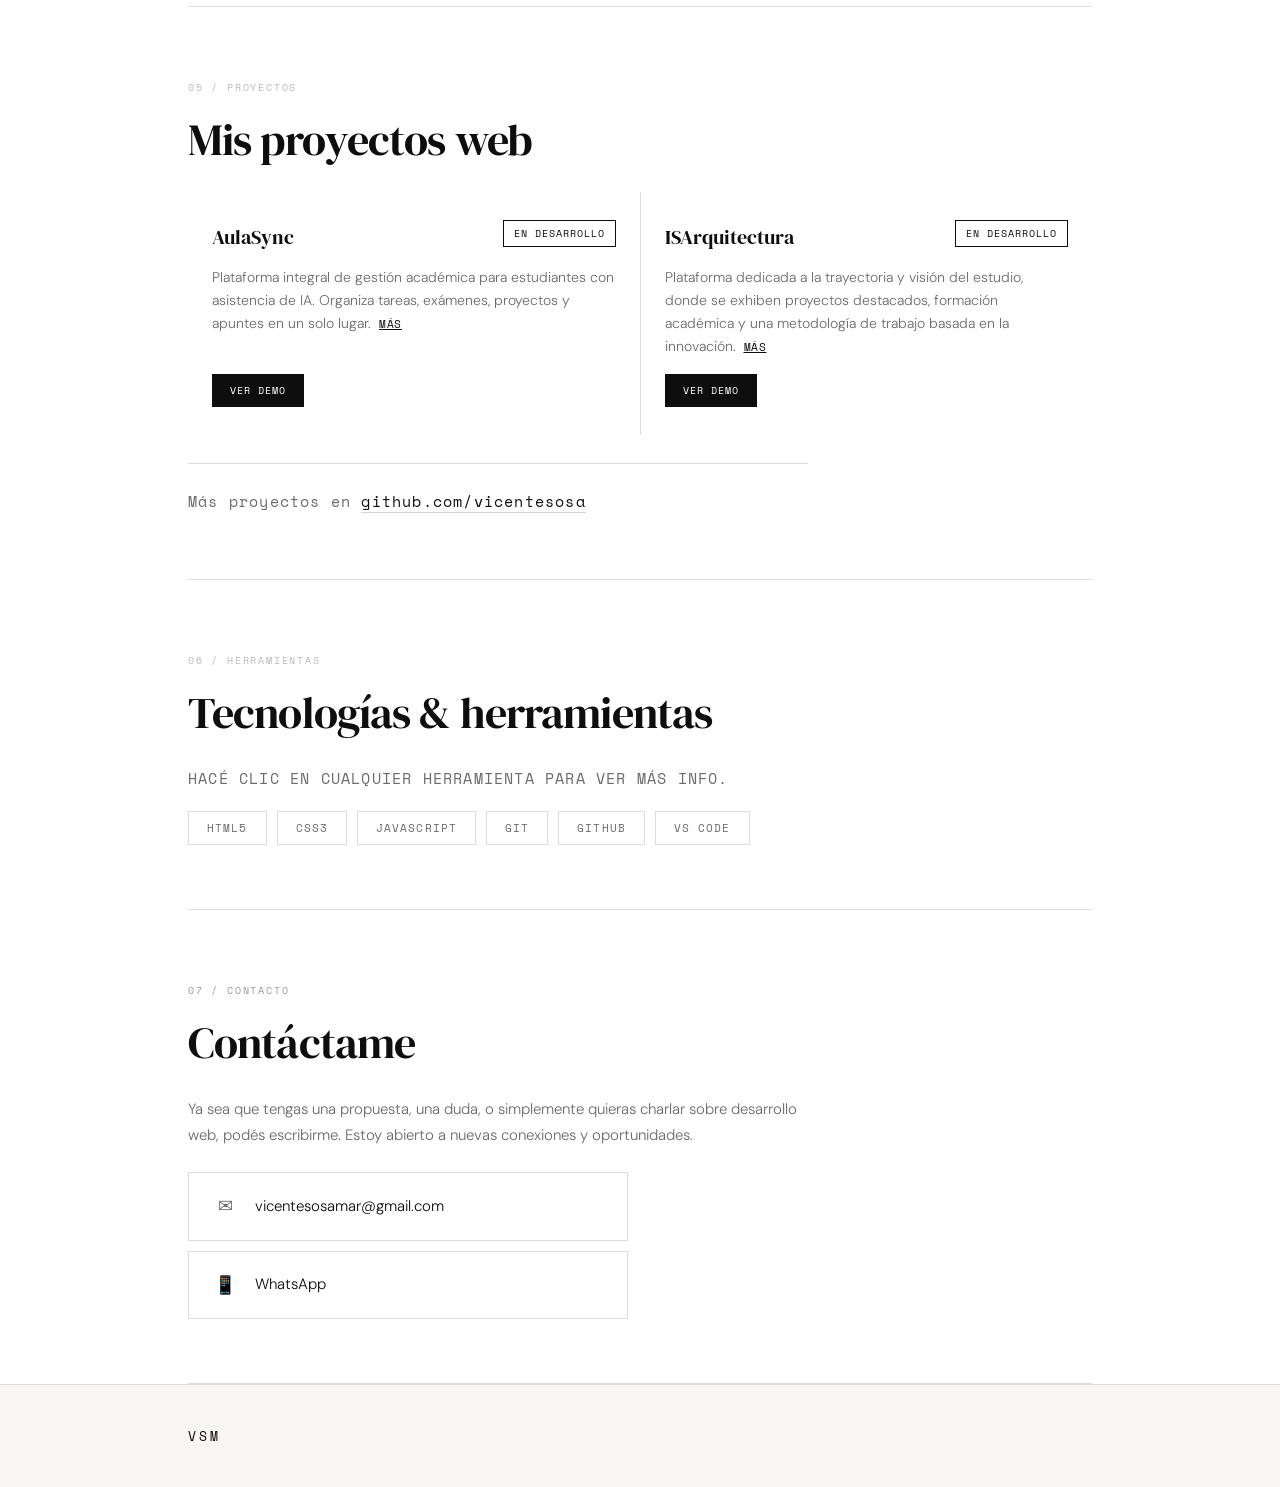
==== commit def9b4ea: "Actualizar contacto: botón WhatsApp y quitar texto del footer Co-Authored-By: Claude Sonnet 4.6 <nor" ====
--- a/index.html
+++ b/index.html
@@ -292,10 +292,10 @@
           <span class="contact-icon">✉</span>
           <span>vicentesosamar@gmail.com</span>
         </a>
-        <div class="contact-link">
+        <a href="https://wa.me/5491168749398" class="contact-link" target="_blank" rel="noopener noreferrer">
           <span class="contact-icon">📱</span>
-          <span>+54 11 68749398</span>
-        </div>
+          <span>WhatsApp</span>
+        </a>
       </div>
     </section>
 
@@ -304,12 +304,12 @@
   <footer>
     <div class="footer-inner">
       <span class="footer-logo">VSM</span>
-      <p>Vicente Sosa Martinez · <span id="year"></span> · Hecho con ♥</p>
     </div>
   </footer>
 
   <script>
-    document.getElementById('year').textContent = new Date().getFullYear();
+    const yearEl = document.getElementById('year');
+    if (yearEl) yearEl.textContent = new Date().getFullYear();
 
     // ── Animaciones al hacer scroll ──────────────────────────────
     const observer = new IntersectionObserver((entries) => {
